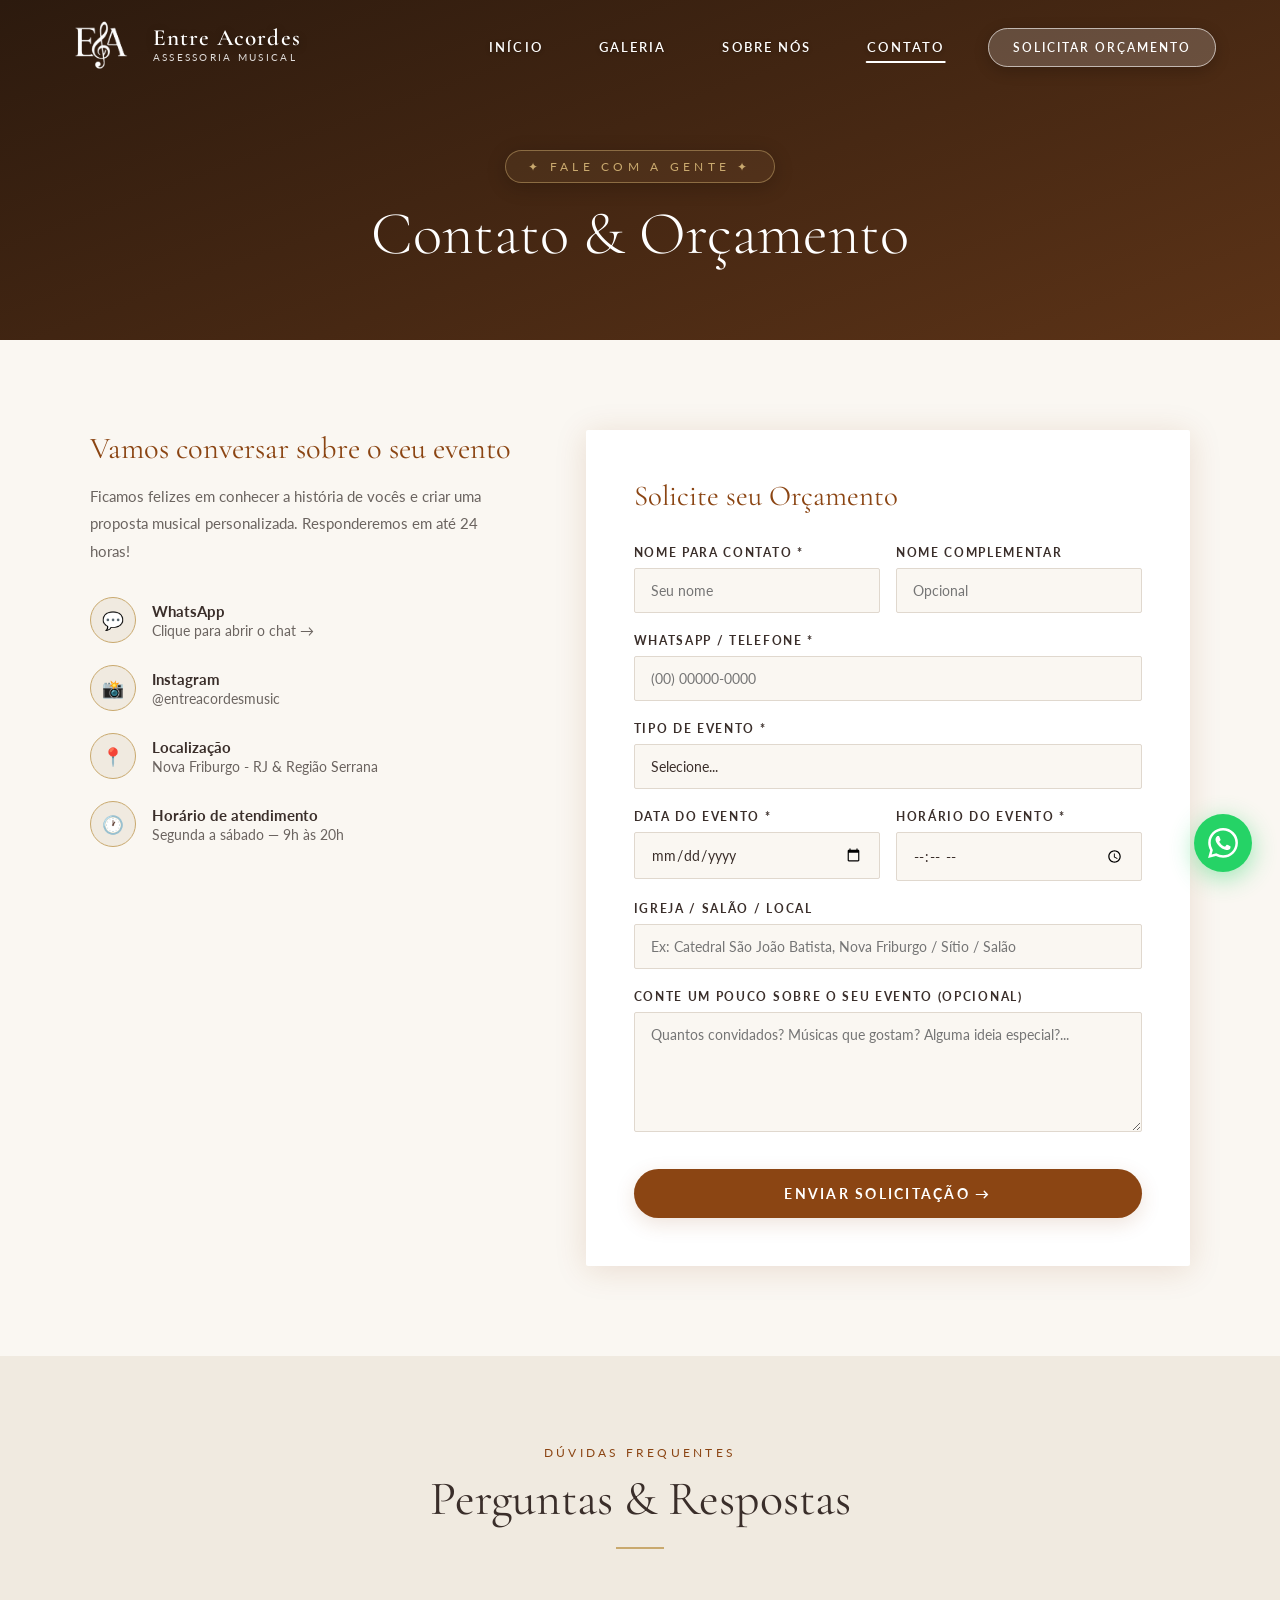
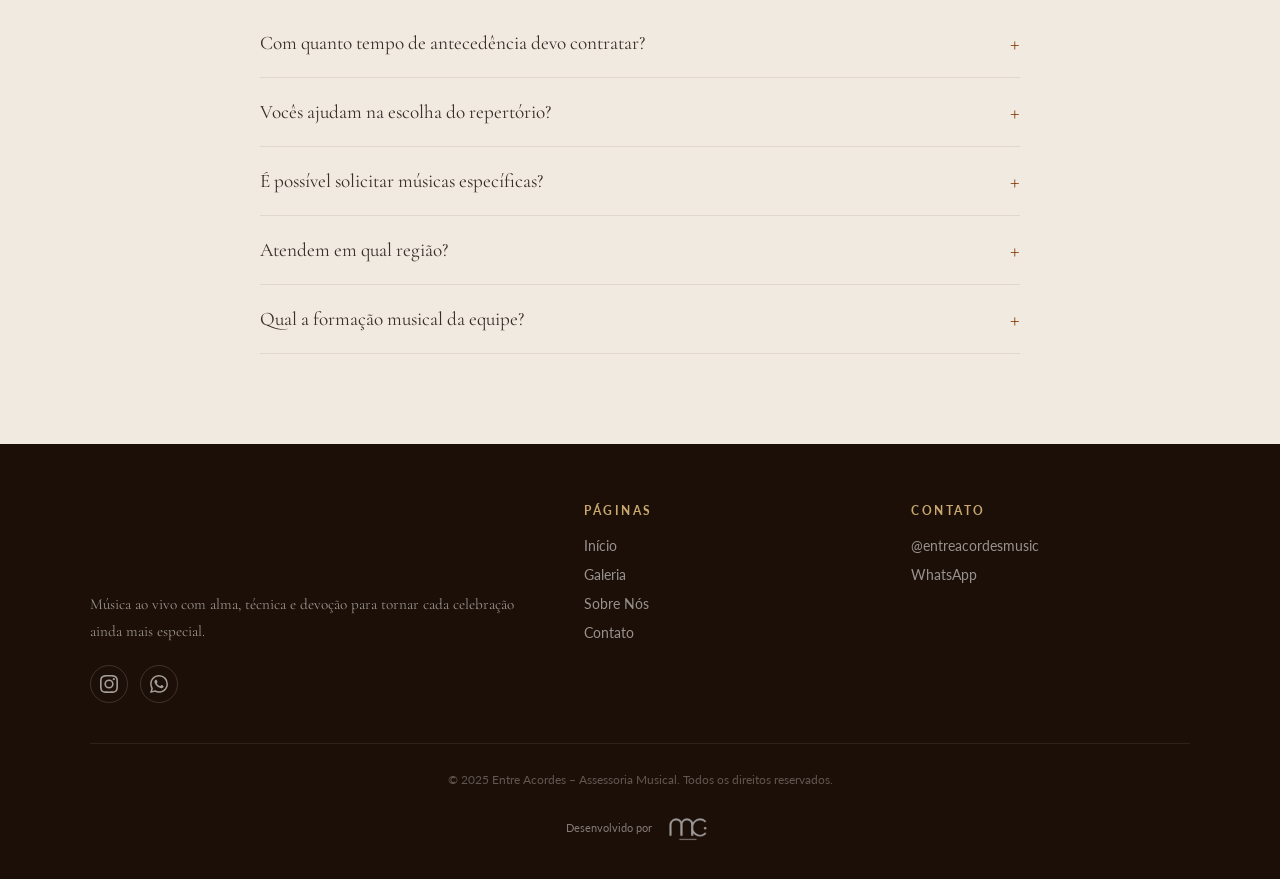
==== contato.html @ 24e85749 "fix: atualizar links de solicitação de orçamento para página de contato" ====
<!DOCTYPE html>
<html lang="pt-BR">
<head>
  <meta charset="UTF-8" />
  <meta name="viewport" content="width=device-width, initial-scale=1.0" />
  <title>Contato & Orçamento – Entre Acordes Assessoria Musical</title>
  <meta name="description" content="Entre em contato com a Entre Acordes para solicitar um orçamento musical para sua cerimônia, celebração ou evento." />
  <link rel="stylesheet" href="style.css" />
  <link rel="icon" href="images/logo-symbol.png" />
</head>
<body>

<!-- ══ NAVBAR ══ -->
<nav id="navbar">
  <a class="nav-logo" href="index.html">
    <img src="images/logo-branca.png" alt="Entre Acordes logo" class="logo-light" />
    <img src="images/logo-oficial.png" alt="Entre Acordes logo" class="logo-dark" />
    <div class="nav-logo-text">
      <span class="nome">Entre Acordes</span>
      <span class="sub">Assessoria Musical</span>
    </div>
  </a>

  <button class="hamburger" id="hamburger" aria-label="Menu">
    <span></span><span></span><span></span>
  </button>

  <ul class="nav-links" id="nav-links">
    <li><a href="index.html">Início</a></li>
    <li><a href="index.html#galeria">Galeria</a></li>
    <li><a href="sobre.html">Sobre Nós</a></li>
    <li><a href="contato.html">Contato</a></li>
    <li><a href="contato.html" target="_blank" class="btn-orcamento">Solicitar Orçamento</a></li>
  </ul>
</nav>

<!-- ══ PAGE HERO ══ -->
<div class="page-hero">
  <span class="hero-tag">✦ Fale com a gente ✦</span>
  <h1>Contato & Orçamento</h1>
</div>

<!-- ══ CONTATO PRINCIPAL ══ -->
<section>
  <div class="contato-wrapper">

    <!-- Informações de contato -->
    <div class="contato-info">
      <h3>Vamos conversar sobre o seu evento</h3>
      <p>
        Ficamos felizes em conhecer a história de vocês e criar uma proposta musical personalizada. Responderemos em até 24 horas!
      </p>

      <div class="contato-item">
        <div class="contato-icon">💬</div>
        <div class="contato-item-text">
          <strong>WhatsApp</strong>
          <a href="https://wa.me/5500000000000?text=Ol%C3%A1!%20Gostaria%20de%20solicitar%20um%20or%C3%A7amento%20para%20uma%20celebra%C3%A7%C3%A3o%20ou%20evento." target="_blank">
            Clique para abrir o chat →
          </a>
        </div>
      </div>

      <div class="contato-item">
        <div class="contato-icon">📸</div>
        <div class="contato-item-text">
          <strong>Instagram</strong>
          <a href="https://www.instagram.com/entreacordesmusic" target="_blank">
            @entreacordesmusic
          </a>
        </div>
      </div>

      <div class="contato-item">
        <div class="contato-icon">📍</div>
        <div class="contato-item-text">
          <strong>Localização</strong>
          <span>Nova Friburgo - RJ & Região Serrana</span>
        </div>
      </div>

      <div class="contato-item">
        <div class="contato-icon">🕐</div>
        <div class="contato-item-text">
          <strong>Horário de atendimento</strong>
          <span>Segunda a sábado — 9h às 20h</span>
        </div>
      </div>

      <!-- Atalho rápido WPP -->
      <!-- <div style="margin-top:36px;">
        <p style="font-size:0.85rem;color:var(--cinza);margin-bottom:14px;letter-spacing:0.04em;">
          Prefere resposta mais rápida? Fale direto pelo WhatsApp:
        </p>
        <a href="https://wa.me/5500000000000?text=Olá!%20Gostaria%20de%20solicitar%20um%20orçamento%20para%20o%20meu%20evento." target="_blank" class="btn-wpp" style="display:inline-flex;align-items:center;gap:8px;padding:14px 28px;text-decoration:none;border-radius:2px;font-size:0.82rem;letter-spacing:0.12em;text-transform:uppercase;font-weight:700;font-family:'Lato',sans-serif;background:#25D366;color:#fff;transition:all 0.3s;">
          <svg xmlns="http://www.w3.org/2000/svg" viewBox="0 0 24 24" fill="white" width="18" height="18">
            <path d="M17.472 14.382c-.297-.149-1.758-.867-2.03-.967-.273-.099-.471-.148-.67.15-.197.297-.767.966-.94 1.164-.173.199-.347.223-.644.075-.297-.15-1.255-.463-2.39-1.475-.883-.788-1.48-1.761-1.653-2.059-.173-.297-.018-.458.13-.606.134-.133.298-.347.446-.52.149-.174.198-.298.298-.497.099-.198.05-.371-.025-.52-.075-.149-.669-1.612-.916-2.207-.242-.579-.487-.5-.669-.51-.173-.008-.371-.01-.57-.01-.198 0-.52.074-.792.372-.272.297-1.04 1.016-1.04 2.479 0 1.462 1.065 2.875 1.213 3.074.149.198 2.096 3.2 5.077 4.487.709.306 1.262.489 1.694.625.712.227 1.36.195 1.871.118.571-.085 1.758-.719 2.006-1.413.248-.694.248-1.289.173-1.413-.074-.124-.272-.198-.57-.347m-5.421 7.403h-.004a9.87 9.87 0 01-5.031-1.378l-.361-.214-3.741.982.998-3.648-.235-.374a9.86 9.86 0 01-1.51-5.26c.001-5.45 4.436-9.884 9.888-9.884 2.64 0 5.122 1.03 6.988 2.898a9.825 9.825 0 012.893 6.994c-.003 5.45-4.437 9.884-9.885 9.884m8.413-18.297A11.815 11.815 0 0012.05 0C5.495 0 .16 5.335.157 11.892c0 2.096.547 4.142 1.588 5.945L.057 24l6.305-1.654a11.882 11.882 0 005.683 1.448h.005c6.554 0 11.89-5.335 11.893-11.893a11.821 11.821 0 00-3.48-8.413Z"/>
          </svg>
          Falar pelo WhatsApp
        </a>
      </div> -->
    </div>

    <!-- Formulário de contato -->
    <div class="form-card">
      <h3>Solicite seu Orçamento</h3>

      <form id="contato-form" novalidate>
        <div class="form-row">
          <div class="form-group">
            <label for="nome-noivo">Nome para contato *</label>
            <input type="text" id="nome-noivo" name="nome_noivo" placeholder="Seu nome" required />
          </div>
          <div class="form-group">
            <label for="nome-noiva">Nome complementar</label>
            <input type="text" id="nome-noiva" name="nome_noiva" placeholder="Opcional" />
          </div>
        </div>

        <div class="form-group">
          <label for="telefone">WhatsApp / Telefone *</label>
          <input type="tel" id="telefone" name="telefone" placeholder="(00) 00000-0000" required />
        </div>

        <div class="form-group">
          <label for="tipo-evento">Tipo de evento *</label>
          <select id="tipo-evento" name="tipo_evento" required>
            <option value="" disabled selected>Selecione...</option>
            <option value="casamento-catolico">Casamento Católico</option>
            <option value="casamento-civil">Casamento Civil</option>
            <option value="missa-15-anos">Missa de 15 Anos</option>
            <option value="recepcao">Recepção / Festa</option>
            <option value="aniversario">Aniversário / Bodas</option>
            <option value="outro">Outro evento</option>
          </select>
        </div>

        <div class="form-row">
          <div class="form-group">
            <label for="data-evento">Data do evento *</label>
            <input type="date" id="data-evento" name="data_evento" required />
          </div>
          <div class="form-group">
            <label for="horario-evento">Horário do evento *</label>
            <input type="time" id="horario-evento" name="horario_evento" required />
          </div>
        </div>

        <div class="form-group">
          <label for="local">Igreja / Salão / Local</label>
          <input type="text" id="local" name="local" placeholder="Ex: Catedral São João Batista, Nova Friburgo / Sítio / Salão" />
        </div>

        <div class="form-group">
          <label for="mensagem">Conte um pouco sobre o seu evento (opcional)</label>
          <textarea id="mensagem" name="mensagem" placeholder="Quantos convidados? Músicas que gostam? Alguma ideia especial?..."></textarea>
        </div>

        <button type="submit" class="btn btn-primary form-submit">
          Enviar Solicitação →
        </button>
      </form>

      <!-- Mensagem de sucesso -->
      <div class="form-success" id="form-success">
        <div class="icon">🎶</div>
        <h4>Mensagem enviada!</h4>
        <p>Recebemos seu contato e retornaremos em breve pelo WhatsApp ou e-mail. Que alegria conhecer a história de vocês!</p>
      </div>
    </div>

  </div>
</section>

<!-- ══ FAQ ══ -->
<section style="background:var(--creme);">
  <div class="section-header">
    <span class="section-tag">Dúvidas frequentes</span>
    <h2>Perguntas & Respostas</h2>
    <div class="divider"></div>
  </div>
  <div style="max-width:760px;margin:0 auto;">
    <div class="faq-item">
      <button class="faq-pergunta" aria-expanded="false">
        Com quanto tempo de antecedência devo contratar?
        <span class="faq-icon">+</span>
      </button>
      <div class="faq-resposta">
        <p>Recomendamos contato com pelo menos 3 a 6 meses de antecedência para garantir a disponibilidade na data do seu evento. Porém, sempre que possível, tentamos atender pedidos de última hora.</p>
      </div>
    </div>

    <div class="faq-item">
      <button class="faq-pergunta" aria-expanded="false">
        Vocês ajudam na escolha do repertório?
        <span class="faq-icon">+</span>
      </button>
      <div class="faq-resposta">
        <p>Sim! Esse é um dos nossos serviços mais importantes. Ajudamos a escolher cada música de acordo com o formato da celebração, o repertório desejado e o significado de cada momento, sempre respeitando a liturgia quando necessário.</p>
      </div>
    </div>

    <div class="faq-item">
      <button class="faq-pergunta" aria-expanded="false">
        É possível solicitar músicas específicas?
        <span class="faq-icon">+</span>
      </button>
      <div class="faq-resposta">
        <p>Com certeza! Trabalhamos para tornar o repertório o mais personalizado possível. Se houver alguma música especial para o casal, faremos o possível para incluí-la no roteiro.</p>
      </div>
    </div>

    <div class="faq-item">
      <button class="faq-pergunta" aria-expanded="false">
        Atendem em qual região?
        <span class="faq-icon">+</span>
      </button>
      <div class="faq-resposta">
        <p>Atendemos na nossa região e arredores. Para eventos em outras cidades, consulte-nos para verificar disponibilidade e condições especiais.</p>
      </div>
    </div>

    <div class="faq-item">
      <button class="faq-pergunta" aria-expanded="false">
        Qual a formação musical da equipe?
        <span class="faq-icon">+</span>
      </button>
      <div class="faq-resposta">
        <p>Nossa equipe reúne três musicistas: voz, violão e teclado. Trabalhamos em conjunto para oferecer uma sonoridade completa, sensível e envolvente.</p>
      </div>
    </div>
  </div>
</section>

<!-- ══ FOOTER ══ -->
<footer>
  <div class="footer-inner">
    <div class="footer-brand">
      <img src="images/logo-oficial.png" alt="Entre Acordes" style="height:70px; mix-blend-mode: multiply;" />
      <p>Música ao vivo com alma, técnica e devoção para tornar cada celebração ainda mais especial.</p>
      <div class="footer-social" style="margin-top:20px;">
        <a href="https://www.instagram.com/entreacordesmusic" target="_blank" title="Instagram">
          <svg xmlns="http://www.w3.org/2000/svg" width="18" height="18" viewBox="0 0 24 24" fill="currentColor">
            <path d="M12 2.163c3.204 0 3.584.012 4.85.07 3.252.148 4.771 1.691 4.919 4.919.058 1.265.069 1.645.069 4.849 0 3.205-.012 3.584-.069 4.849-.149 3.225-1.664 4.771-4.919 4.919-1.266.058-1.644.07-4.85.07-3.204 0-3.584-.012-4.849-.07-3.26-.149-4.771-1.699-4.919-4.92-.058-1.265-.07-1.644-.07-4.849 0-3.204.013-3.583.07-4.849.149-3.227 1.664-4.771 4.919-4.919 1.266-.057 1.645-.069 4.849-.069zM12 0C8.741 0 8.333.014 7.053.072 2.695.272.273 2.69.073 7.052.014 8.333 0 8.741 0 12c0 3.259.014 3.668.072 4.948.2 4.358 2.618 6.78 6.98 6.98C8.333 23.986 8.741 24 12 24c3.259 0 3.668-.014 4.948-.072 4.354-.2 6.782-2.618 6.979-6.98.059-1.28.073-1.689.073-4.948 0-3.259-.014-3.667-.072-4.947-.196-4.354-2.617-6.78-6.979-6.98C15.668.014 15.259 0 12 0zm0 5.838a6.162 6.162 0 100 12.324 6.162 6.162 0 000-12.324zM12 16a4 4 0 110-8 4 4 0 010 8zm6.406-11.845a1.44 1.44 0 100 2.881 1.44 1.44 0 000-2.881z"/>
          </svg>
        </a>
        <a href="https://wa.me/5500000000000?text=Ol%C3%A1!%20Gostaria%20de%20conhecer%20os%20servi%C3%A7os%20musicais%20da%20Entre%20Acordes." target="_blank" title="WhatsApp">
          <svg xmlns="http://www.w3.org/2000/svg" width="18" height="18" viewBox="0 0 24 24" fill="currentColor">
            <path d="M17.472 14.382c-.297-.149-1.758-.867-2.03-.967-.273-.099-.471-.148-.67.15-.197.297-.767.966-.94 1.164-.173.199-.347.223-.644.075-.297-.15-1.255-.463-2.39-1.475-.883-.788-1.48-1.761-1.653-2.059-.173-.297-.018-.458.13-.606.134-.133.298-.347.446-.52.149-.174.198-.298.298-.497.099-.198.05-.371-.025-.52-.075-.149-.669-1.612-.916-2.207-.242-.579-.487-.5-.669-.51-.173-.008-.371-.01-.57-.01-.198 0-.52.074-.792.372-.272.297-1.04 1.016-1.04 2.479 0 1.462 1.065 2.875 1.213 3.074.149.198 2.096 3.2 5.077 4.487.709.306 1.262.489 1.694.625.712.227 1.36.195 1.871.118.571-.085 1.758-.719 2.006-1.413.248-.694.248-1.289.173-1.413-.074-.124-.272-.198-.57-.347m-5.421 7.403h-.004a9.87 9.87 0 01-5.031-1.378l-.361-.214-3.741.982.998-3.648-.235-.374a9.86 9.86 0 01-1.51-5.26c.001-5.45 4.436-9.884 9.888-9.884 2.64 0 5.122 1.03 6.988 2.898a9.825 9.825 0 012.893 6.994c-.003 5.45-4.437 9.884-9.885 9.884m8.413-18.297A11.815 11.815 0 0012.05 0C5.495 0 .16 5.335.157 11.892c0 2.096.547 4.142 1.588 5.945L.057 24l6.305-1.654a11.882 11.882 0 005.683 1.448h.005c6.554 0 11.89-5.335 11.893-11.893a11.821 11.821 0 00-3.48-8.413Z"/>
          </svg>
        </a>
      </div>
    </div>
    <div class="footer-col">
      <h4>Páginas</h4>
      <ul>
        <li><a href="index.html">Início</a></li>
        <li><a href="index.html#galeria">Galeria</a></li>
        <li><a href="sobre.html">Sobre Nós</a></li>
        <li><a href="contato.html">Contato</a></li>
      </ul>
    </div>
    <div class="footer-col">
      <h4>Contato</h4>
      <ul>
        <li><a href="https://www.instagram.com/entreacordesmusic" target="_blank">@entreacordesmusic</a></li>
        <li><a href="https://wa.me/5500000000000?text=Ol%C3%A1!%20Gostaria%20de%20conhecer%20os%20servi%C3%A7os%20musicais%20da%20Entre%20Acordes.">WhatsApp</a></li>
      </ul>
    </div>
  </div>
  <div class="footer-bottom">
    <p>© 2025 Entre Acordes – Assessoria Musical. Todos os direitos reservados.</p>
    <a class="developer-credit" href="https://mariaclaramonteiro.com.br/" target="_blank" rel="noopener noreferrer" aria-label="Desenvolvido por Maria Clara Monteiro">
      <span>Desenvolvido por</span>
      <img src="images/desenvolvido-por-mc.png" alt="Maria Clara Monteiro" />
    </a>
  </div>
</footer>

<!-- ══ BOTÃO WPP FLUTUANTE ══ -->
<a href="https://wa.me/5500000000000?text=Ol%C3%A1!%20Gostaria%20de%20solicitar%20um%20or%C3%A7amento%20para%20uma%20celebra%C3%A7%C3%A3o%20ou%20evento." target="_blank" class="wpp-float" title="Falar pelo WhatsApp">
  <svg xmlns="http://www.w3.org/2000/svg" viewBox="0 0 24 24">
    <path d="M17.472 14.382c-.297-.149-1.758-.867-2.03-.967-.273-.099-.471-.148-.67.15-.197.297-.767.966-.94 1.164-.173.199-.347.223-.644.075-.297-.15-1.255-.463-2.39-1.475-.883-.788-1.48-1.761-1.653-2.059-.173-.297-.018-.458.13-.606.134-.133.298-.347.446-.52.149-.174.198-.298.298-.497.099-.198.05-.371-.025-.52-.075-.149-.669-1.612-.916-2.207-.242-.579-.487-.5-.669-.51-.173-.008-.371-.01-.57-.01-.198 0-.52.074-.792.372-.272.297-1.04 1.016-1.04 2.479 0 1.462 1.065 2.875 1.213 3.074.149.198 2.096 3.2 5.077 4.487.709.306 1.262.489 1.694.625.712.227 1.36.195 1.871.118.571-.085 1.758-.719 2.006-1.413.248-.694.248-1.289.173-1.413-.074-.124-.272-.198-.57-.347m-5.421 7.403h-.004a9.87 9.87 0 01-5.031-1.378l-.361-.214-3.741.982.998-3.648-.235-.374a9.86 9.86 0 01-1.51-5.26c.001-5.45 4.436-9.884 9.888-9.884 2.64 0 5.122 1.03 6.988 2.898a9.825 9.825 0 012.893 6.994c-.003 5.45-4.437 9.884-9.885 9.884m8.413-18.297A11.815 11.815 0 0012.05 0C5.495 0 .16 5.335.157 11.892c0 2.096.547 4.142 1.588 5.945L.057 24l6.305-1.654a11.882 11.882 0 005.683 1.448h.005c6.554 0 11.89-5.335 11.893-11.893a11.821 11.821 0 00-3.48-8.413Z"/>
  </svg>
</a>

<script src="main.js"></script>
</body>
</html>
---- style.css ----
/* =============================================
   ENTRE ACORDES - Assessoria Musical
   Paleta: Cobre #8B5A2B | Marfim #FAF7F2 | Dourado #C9A96E
   ============================================= */

@import url('https://fonts.googleapis.com/css2?family=Cormorant+Garamond:ital,wght@0,300;0,400;0,600;0,700;1,300;1,400;1,600&family=Lato:wght@300;400;700&display=swap');
@import url('https://fonts.googleapis.com/css2?family=Dynalight&display=swap');
@import url('https://fonts.googleapis.com/css2?family=Dynalight&family=Luxurious+Script&display=swap');

:root {
  --cobre:       #8B4513;
  --cobre-dark:  #6B3410;
  --cobre-light: #A0522D;
  --dourado:     #C9A96E;
  --marfim:      #FAF7F2;
  --creme:       #F0EAE0;
  --cinza:       #6B6460;
  --branco:      #FFFFFF;
  --texto:       #3A2E2A;
  --sombra:      rgba(139,69,19,0.15);
}

/* ── PÁGINA DE LINKS PARA REDES SOCIAIS ── */
.links-page {
  min-height: 100vh;
  background:
    radial-gradient(circle at 50% -10%, rgba(201, 169, 110, 0.28), transparent 38%),
    linear-gradient(160deg, #fbf8f3 0%, #f0e6d9 100%);
}

.links-main {
  width: calc(100% - 32px);
  max-width: 520px;
  min-height: 100vh;
  margin: 0 auto;
  padding: 48px 0 30px;
  display: flex;
  flex-direction: column;
  align-items: center;
}

.links-header {
  text-align: center;
  margin-bottom: 28px;
}

.links-header > a {
  display: inline-block;
  transition: transform 0.3s ease;
}

.links-header > a:hover {
  transform: translateY(-3px);
}

.links-logo {
  display: block;
  width: 94px;
  height: 94px;
  object-fit: contain;
  margin: 0 auto 16px;
  mix-blend-mode: multiply;
}

.links-header h1 {
  color: var(--cobre);
  font-size: 2.15rem;
  line-height: 1;
  letter-spacing: 0.03em;
}

.links-header p {
  color: var(--cinza);
  font-size: 0.72rem;
  text-transform: uppercase;
  letter-spacing: 0.25em;
  margin-top: 8px;
}

.links-location {
  display: block;
  color: var(--texto);
  font-family: 'Cormorant Garamond', serif;
  font-size: 1.1rem;
  font-style: italic;
  margin-top: 16px;
}

.links-list {
  width: 100%;
  display: grid;
  gap: 13px;
}

.link-card {
  min-height: 62px;
  display: grid;
  grid-template-columns: 30px 1fr 24px;
  align-items: center;
  gap: 12px;
  padding: 14px 20px;
  border: 1px solid rgba(139, 69, 19, 0.18);
  border-radius: 5px;
  background: rgba(255, 255, 255, 0.74);
  color: var(--texto);
  box-shadow: 0 8px 22px rgba(80, 40, 15, 0.07);
  text-decoration: none;
  font-size: 0.82rem;
  font-weight: 700;
  letter-spacing: 0.05em;
  transition: transform 0.3s ease, box-shadow 0.3s ease, background 0.3s ease;
}

.link-card:hover,
.link-card:focus-visible {
  transform: translateY(-3px);
  background: var(--branco);
  box-shadow: 0 12px 28px rgba(80, 40, 15, 0.14);
}

.link-card:focus-visible {
  outline: 2px solid var(--dourado);
  outline-offset: 3px;
}

.link-card-primary {
  background: linear-gradient(135deg, var(--cobre) 0%, var(--cobre-light) 100%);
  border-color: transparent;
  color: var(--branco);
}

.link-card-primary:hover,
.link-card-primary:focus-visible {
  background: linear-gradient(135deg, var(--cobre-dark) 0%, var(--cobre) 100%);
}

.link-card-icon {
  width: 30px;
  color: var(--cobre);
  font-family: 'Cormorant Garamond', serif;
  font-size: 1.55rem;
  font-weight: 600;
  line-height: 1;
  text-align: center;
}

.link-card-primary .link-card-icon {
  color: var(--dourado);
}

.link-card-arrow {
  color: var(--dourado);
  font-size: 1.2rem;
  font-weight: 400;
  text-align: right;
}

.links-footer {
  display: flex;
  flex-direction: column;
  align-items: center;
  gap: 6px;
  margin-top: auto;
  padding-top: 38px;
  color: var(--cinza);
  font-size: 0.7rem;
  letter-spacing: 0.06em;
  text-align: center;
}

.links-footer a {
  color: var(--cobre);
  font-weight: 700;
  text-decoration: none;
}

.links-footer a:hover {
  text-decoration: underline;
}

@media (max-width: 480px) {
  .links-main {
    padding-top: 32px;
  }

  .links-header {
    margin-bottom: 22px;
  }

  .links-logo {
    width: 82px;
    height: 82px;
    margin-bottom: 13px;
  }

  .links-header h1 {
    font-size: 1.95rem;
  }

  .link-card {
    min-height: 58px;
    padding: 12px 15px;
    font-size: 0.76rem;
  }
}

* { margin: 0; padding: 0; box-sizing: border-box; }

html { scroll-behavior: smooth; }

body {
  font-family: 'Lato', sans-serif;
  background-color: var(--marfim);
  color: var(--texto);
  overflow-x: hidden;
}

/* ── TIPOGRAFIA ── */
h1, h2, h3 {
  font-family: 'Cormorant Garamond', serif;
  font-weight: 400;
}

/* ── NAVBAR DINÂMICA: TRANSPARENTE NO TOPO / BEGE SÓLIDO NO SCROLL ── */
nav {
  position: fixed;
  top: 0; left: 0; right: 0;
  z-index: 1000;
  display: flex;
  align-items: center;
  justify-content: space-between;
  padding: 0 5%;
  height: 90px;
  background: transparent;
  border-bottom: none;
  transition: all 0.4s cubic-bezier(0.16, 1, 0.3, 1);
}

/* Estado com scroll: Bege estruturado totalmente sólido */
nav.scrolled {
  height: 74px;
  background: #F4EFE6 !important; /* Bege estruturado sólido */
  box-shadow: 0 6px 25px rgba(80, 40, 15, 0.12);
  border-bottom: none;
}

.nav-logo {
  display: flex;
  align-items: center;
  gap: 14px;
  text-decoration: none;
  transition: transform 0.3s ease;
}

.nav-logo:hover {
  transform: scale(1.03);
}

.nav-logo img {
  height: 52px;
  width: auto;
  transition: height 0.3s ease;
  object-fit: contain;
}

/* Alternância suave entre logo branca e logo escura */
.nav-logo .logo-light {
  display: block;
  border-radius: 4px;
}

.nav-logo .logo-dark {
  display: none;
}

nav.scrolled .nav-logo .logo-light {
  display: none;
}

nav.scrolled .nav-logo .logo-dark {
  display: block;
  mix-blend-mode: multiply;
}

nav.scrolled .nav-logo img {
  height: 44px;
}

.nav-logo-text {
  display: flex;
  flex-direction: column;
  line-height: 1;
}

/* Textos da logo: Brancos no topo transparente */
.nav-logo-text .nome {
  font-family: 'Cormorant Garamond', serif;
  font-size: 1.45rem;
  font-weight: 600;
  color: #FFFFFF;
  letter-spacing: 0.05em;
  transition: color 0.35s ease;
  text-shadow: 0 2px 8px rgba(0,0,0,0.4);
}

.nav-logo-text .sub {
  font-size: 0.65rem;
  text-transform: uppercase;
  letter-spacing: 0.22em;
  color: rgba(255, 255, 255, 0.85);
  margin-top: 2px;
  transition: color 0.35s ease;
}

/* Textos da logo no scroll: Cobre / Marrom */
nav.scrolled .nav-logo-text .nome {
  color: var(--cobre);
  text-shadow: none;
}

nav.scrolled .nav-logo-text .sub {
  color: var(--cinza);
}

.nav-links {
  display: flex;
  gap: 32px;
  list-style: none;
  align-items: center;
}

/* Links do menu: Brancos no topo transparente */
.nav-links a {
  text-decoration: none;
  font-size: 0.82rem;
  text-transform: uppercase;
  letter-spacing: 0.16em;
  color: #FFFFFF;
  font-weight: 600;
  padding: 8px 12px;
  border-radius: 4px;
  transition: all 0.35s ease;
  position: relative;
  text-shadow: 0 1px 4px rgba(0,0,0,0.3);
}

.nav-links a::after {
  content: '';
  position: absolute;
  bottom: 0px; 
  left: 50%;
  transform: translateX(-50%);
  width: 0; 
  height: 2px;
  background: #FFFFFF;
  transition: width 0.35s cubic-bezier(0.16, 1, 0.3, 1);
  border-radius: 2px;
}

.nav-links a:hover {
  color: #FFEAD0;
  background: rgba(255, 255, 255, 0.12);
}

.nav-links a:hover::after,
.nav-links a.active::after {
  width: 80%;
}

/* Links do menu no scroll: Cor escura/cobre com sublinhado dourado */
nav.scrolled .nav-links a {
  color: var(--texto);
  font-weight: 500;
  text-shadow: none;
}

nav.scrolled .nav-links a::after {
  background: linear-gradient(90deg, var(--cobre), var(--dourado));
}

nav.scrolled .nav-links a:hover {
  color: var(--cobre);
  background: rgba(139, 69, 19, 0.05);
}

/* Botão de orçamento no topo transparente: Dourado elegante */
.btn-orcamento {
  background: rgba(255, 255, 255, 0.18) !important;
  color: #FFFFFF !important;
  padding: 11px 24px !important;
  border-radius: 50px !important;
  font-size: 0.78rem !important;
  letter-spacing: 0.16em;
  font-weight: 700;
  border: 1.5px solid rgba(255, 255, 255, 0.6) !important;
  backdrop-filter: blur(8px);
  box-shadow: 0 4px 15px rgba(0, 0, 0, 0.2);
  transition: all 0.35s cubic-bezier(0.16, 1, 0.3, 1) !important;
  text-shadow: none !important;
}

.btn-orcamento:hover {
  background: #FFFFFF !important;
  color: var(--cobre-dark) !important;
  border-color: #FFFFFF !important;
  transform: translateY(-2px) scale(1.03) !important;
  box-shadow: 0 8px 25px rgba(0, 0, 0, 0.3) !important;
}

/* Botão de orçamento no scroll: Cobre sólido clássico */
nav.scrolled .btn-orcamento {
  background: linear-gradient(135deg, var(--cobre) 0%, var(--cobre-light) 100%) !important;
  color: #FFFFFF !important;
  border: none !important;
  box-shadow: 0 4px 15px rgba(139, 69, 19, 0.25);
}

nav.scrolled .btn-orcamento:hover {
  background: linear-gradient(135deg, var(--cobre-dark) 0%, var(--cobre) 100%) !important;
  color: #FFFFFF !important;
  box-shadow: 0 8px 24px rgba(139, 69, 19, 0.4) !important;
}

/* Mobile menu (hamburger) */
.hamburger {
  display: none;
  flex-direction: column;
  gap: 6px;
  cursor: pointer;
  background: none;
  border: none;
  padding: 6px;
  z-index: 1002;
}

.hamburger span {
  display: block;
  width: 28px;
  height: 2.5px;
  background: #FFFFFF;
  border-radius: 2px;
  transition: all 0.35s ease;
}

nav.scrolled .hamburger span {
  background: var(--cobre);
}

/* ── BOTÕES GERAIS ARREDONDADOS ── */
.btn {
  display: inline-block;
  padding: 14px 36px;
  font-size: 0.82rem;
  text-transform: uppercase;
  letter-spacing: 0.18em;
  text-decoration: none;
  border-radius: 50px;
  transition: all 0.3s;
  font-family: 'Lato', sans-serif;
  cursor: pointer;
  border: none;
  box-shadow: 0 4px 15px rgba(0, 0, 0, 0.08);
}

.btn-primary {
  background: var(--cobre);
  color: var(--branco);
}

.btn-primary:hover {
  background: var(--cobre-dark);
  transform: translateY(-2px);
  box-shadow: 0 8px 24px var(--sombra);
}

.btn-outline {
  background: transparent;
  color: var(--cobre);
  border: 1.5px solid var(--cobre);
  border-radius: 50px;
}

.btn-outline:hover {
  background: var(--cobre);
  color: var(--branco);
  transform: translateY(-2px);
}

/* ── SEÇÕES ── */
section { padding: 90px 5%; }

.section-header {
  text-align: center;
  margin-bottom: 60px;
}

.section-tag {
  display: block;
  font-size: 0.72rem;
  text-transform: uppercase;
  letter-spacing: 0.28em;
  color: var(--cobre);
  margin-bottom: 12px;
}

.section-header h2 {
  font-size: clamp(2rem, 4vw, 3rem);
  color: var(--texto);
  line-height: 1.2;
}

.divider {
  width: 48px;
  height: 2px;
  background: var(--dourado);
  margin: 18px auto 0;
}

/* ── HERO (index) ── */
.hero {
  position: relative;
  min-height: 100vh;
  display: flex;
  align-items: center;
  justify-content: center;
  text-align: center;
  overflow: hidden;
  background: radial-gradient(circle at 50% 30%, #4D260D 0%, #2A1407 60%, #150903 100%);
  padding-top: 80px;
}

.hero-overlay {
  position: absolute;
  inset: 0;
  background: url("data:image/svg+xml,%3Csvg width='60' height='60' viewBox='0 0 60 60' xmlns='http://www.w3.org/2000/svg'%3E%3Cg fill='none' fill-rule='evenodd'%3E%3Cg fill='%23C9A96E' fill-opacity='0.04'%3E%3Cpath d='M36 34v-4h-2v4h-4v2h4v4h2v-4h4v-2h-4zm0-30V0h-2v4h-4v2h4v4h2V6h4V4h-4zM6 34v-4H4v4H0v2h4v4h2v-4h4v-2H6zM6 4V0H4v4H0v2h4v4h2V6h4V4H6z'/%3E%3C/g%3E%3C/g%3E%3C/svg%3E");
}

.hero-content {
  position: relative;
  z-index: 1;
  max-width: 860px;
  padding: 0 20px;
}

.hero-tag {
  display: inline-block;
  font-size: 0.76rem;
  text-transform: uppercase;
  letter-spacing: 0.35em;
  color: var(--dourado);
  margin-bottom: 24px;
  padding: 8px 22px;
  background: rgba(201, 169, 110, 0.08);
  border: 1px solid rgba(201,169,110,0.5);
  border-radius: 50px;
  box-shadow: 0 4px 20px rgba(0, 0, 0, 0.2);
}

.hero h1 {
  font-family: 'Cormorant Garamond', serif;
  font-size: clamp(3.2rem, 8vw, 6rem);
  font-weight: 600; /* Peso marcante e imponente */
  color: #FFFFFF;
  line-height: 1.1;
  letter-spacing: 0.02em;
  margin-bottom: 20px;
  text-shadow: 0 4px 20px rgba(0, 0, 0, 0.5);
}

.hero h1 em {
  display: inline-block;
  font-family: 'Cormorant Garamond', serif;
  font-style: italic;
  font-weight: 400; /* Mais leve, sutil e gracioso */
  color: var(--dourado); /* Dourado nobre (#C9A96E) sólido, natural e fosco */
  letter-spacing: 0.03em;
  background: none;
  -webkit-text-fill-color: initial;
  filter: none;
  text-shadow: none;
}

.hero-script {
  font-family: 'Dynalight', cursive;
  display: inline-block;
  font-size: 1.05em;
  font-weight: 400;
  font-style: normal;
}

.hero-sub {
  font-size: clamp(1rem, 2.4vw, 1.25rem);
  color: rgba(255,255,255,0.92);
  letter-spacing: 0.05em;
  margin: 20px auto 44px;
  max-width: 680px;
  line-height: 1.8;
  font-weight: 300;
  text-shadow: 0 2px 10px rgba(0,0,0,0.6);
}

.hero-btns {
  display: flex;
  gap: 18px;
  justify-content: center;
  flex-wrap: wrap;
}

/* Botão do Hero Translúcido (Frosted Glass / Refinado) */
.btn-hero-translucido {
  display: inline-block;
  background: rgba(255, 255, 255, 0.12);
  color: #FFFFFF;
  padding: 16px 44px;
  border-radius: 50px;
  font-size: 0.85rem;
  text-transform: uppercase;
  letter-spacing: 0.18em;
  font-weight: 600;
  text-decoration: none;
  border: 1.5px solid rgba(255, 255, 255, 0.55);
  backdrop-filter: blur(10px);
  -webkit-backdrop-filter: blur(10px);
  box-shadow: 0 8px 30px rgba(0, 0, 0, 0.25);
  transition: all 0.35s cubic-bezier(0.16, 1, 0.3, 1);
}

.btn-hero-translucido:hover {
  background: rgba(255, 255, 255, 0.95);
  color: var(--cobre-dark);
  border-color: #FFFFFF;
  transform: translateY(-3px) scale(1.02);
  box-shadow: 0 12px 35px rgba(0, 0, 0, 0.4);
}

.btn-hero-wpp {
  display: inline-flex;
  align-items: center;
  gap: 10px;
  background: #25D366;
  color: var(--branco);
  padding: 15px 34px;
  border-radius: 50px;
  text-decoration: none;
  font-size: 0.82rem;
  letter-spacing: 0.14em;
  text-transform: uppercase;
  font-weight: 700;
  transition: all 0.3s;
  box-shadow: 0 4px 20px rgba(37,211,102,0.35);
}

.btn-hero-wpp:hover {
  background: #1ebe5a;
  transform: translateY(-2px);
  box-shadow: 0 8px 24px rgba(37,211,102,0.3);
}

/* Scroll indicator */
.scroll-indicator {
  position: absolute;
  bottom: 36px;
  left: 50%;
  transform: translateX(-50%);
  display: flex;
  flex-direction: column;
  align-items: center;
  gap: 8px;
  color: rgba(255,255,255,0.4);
  font-size: 0.65rem;
  letter-spacing: 0.2em;
  text-transform: uppercase;
  animation: bounce 2s infinite;
}

.scroll-indicator svg { opacity: 0.5; }

@keyframes bounce {
  0%, 100% { transform: translateX(-50%) translateY(0); }
  50% { transform: translateX(-50%) translateY(8px); }
}

/* ── SERVIÇOS ── */
.servicos { background: var(--creme); }

.servicos-grid {
  display: grid;
  grid-template-columns: repeat(auto-fit, minmax(220px, 1fr));
  gap: 32px;
  max-width: 1000px;
  margin: 0 auto;
}

.servico-card {
  background: var(--branco);
  padding: 42px 32px;
  text-align: center;
  border-radius: 2px;
  border-bottom: 3px solid transparent;
  transition: all 0.3s;
  box-shadow: 0 2px 16px var(--sombra);
}

.servico-card:hover {
  border-bottom-color: var(--cobre);
  transform: translateY(-6px);
  box-shadow: 0 12px 36px var(--sombra);
}

.servico-icon {
  font-size: 2.2rem;
  margin-bottom: 16px;
}

.servico-card h3 {
  font-size: 1.35rem;
  color: var(--cobre);
  margin-bottom: 10px;
}

.servico-card p {
  font-size: 0.9rem;
  color: var(--cinza);
  line-height: 1.7;
}

/* ── CARROSSEL DE GALERIA ── */
.carousel-container {
  position: relative;
  max-width: 1100px;
  margin: 0 auto;
  display: flex;
  align-items: center;
  gap: 16px;
}

.carousel-track-wrapper {
  overflow: hidden;
  width: 100%;
  border-radius: 6px;
  padding: 10px 0;
}

.carousel-track {
  display: flex;
  transition: transform 0.45s cubic-bezier(0.25, 1, 0.5, 1);
  gap: 20px;
}

.carousel-slide {
  flex: 0 0 calc(33.333% - 14px);
  min-width: calc(33.333% - 14px);
  user-select: none;
}

@media (max-width: 900px) {
  .carousel-slide {
    flex: 0 0 calc(50% - 10px);
    min-width: calc(50% - 10px);
  }
}

@media (max-width: 600px) {
  .carousel-slide {
    flex: 0 0 100%;
    min-width: 100%;
  }
}

.carousel-btn {
  background: var(--branco);
  color: var(--cobre);
  border: 1px solid rgba(139, 69, 19, 0.2);
  width: 48px;
  height: 48px;
  border-radius: 50%;
  display: flex;
  align-items: center;
  justify-content: center;
  cursor: pointer;
  box-shadow: 0 4px 14px var(--sombra);
  font-size: 1.1rem;
  transition: all 0.3s ease;
  z-index: 10;
  flex-shrink: 0;
}

.carousel-btn:hover {
  background: var(--cobre);
  color: var(--branco);
  transform: scale(1.08);
}

.carousel-dots {
  display: flex;
  justify-content: center;
  gap: 10px;
  margin-top: 24px;
}

.carousel-dot {
  width: 10px;
  height: 10px;
  border-radius: 50%;
  background: #D8CEBE;
  cursor: pointer;
  transition: all 0.3s ease;
}

.carousel-dot.active {
  background: var(--cobre);
  width: 26px;
  border-radius: 10px;
}

.galeria-item {
  position: relative;
  overflow: hidden;
  border-radius: 6px;
  background: var(--creme);
  cursor: pointer;
  box-shadow: 0 4px 20px rgba(139, 69, 19, 0.08);
  transition: transform 0.35s ease, box-shadow 0.35s ease;
}

.galeria-item:hover {
  transform: translateY(-6px);
  box-shadow: 0 12px 30px rgba(139, 69, 19, 0.18);
}

.galeria-item img,
.galeria-item video {
  width: 100%;
  aspect-ratio: 4/3;
  object-fit: cover;
  display: block;
}

/* Placeholder */
.galeria-placeholder {
  aspect-ratio: 4/3;
  display: flex;
  flex-direction: column;
  align-items: center;
  justify-content: center;
  gap: 12px;
  background: linear-gradient(135deg, #F5EEE4 0%, #E6DBD0 100%);
  color: var(--texto);
  font-size: 0.9rem;
  letter-spacing: 0.06em;
  font-weight: 600;
  padding: 20px;
  text-align: center;
}

.galeria-placeholder .icon {
  font-size: 2.8rem;
  filter: drop-shadow(0 2px 4px rgba(0,0,0,0.1));
}

/* Overlay galeria */
.galeria-overlay {
  position: absolute;
  inset: 0;
  background: linear-gradient(to top, rgba(44, 26, 14, 0.75), transparent 70%);
  display: flex;
  align-items: flex-end;
  padding: 22px;
  opacity: 0;
  transition: opacity 0.35s ease;
}

.galeria-item:hover .galeria-overlay {
  opacity: 1;
}

.galeria-overlay span {
  color: var(--branco);
  font-size: 0.82rem;
  letter-spacing: 0.14em;
  text-transform: uppercase;
  font-weight: 700;
  transform: translateY(8px);
  transition: transform 0.3s ease;
}

.galeria-item:hover .galeria-overlay span {
  transform: translateY(0);
}

/* ── MODAL DE MÍDIA (LIGHTBOX) ── */
.media-modal {
  position: fixed;
  inset: 0;
  z-index: 2000;
  display: flex;
  align-items: center;
  justify-content: center;
  opacity: 0;
  visibility: hidden;
  transition: opacity 0.35s ease, visibility 0.35s ease;
  padding: 20px;
}

.media-modal.open {
  opacity: 1;
  visibility: visible;
}

.modal-backdrop {
  position: absolute;
  inset: 0;
  background: rgba(28, 15, 7, 0.85);
  backdrop-filter: blur(8px);
}

.modal-container {
  position: relative;
  z-index: 2;
  max-width: 850px;
  width: 100%;
  background: var(--marfim);
  border-radius: 8px;
  overflow: hidden;
  box-shadow: 0 20px 60px rgba(0,0,0,0.4);
  transform: scale(0.92);
  transition: transform 0.35s cubic-bezier(0.16, 1, 0.3, 1);
  display: flex;
  flex-direction: column;
}

.media-modal.open .modal-container {
  transform: scale(1);
}

.modal-close {
  position: absolute;
  top: 14px;
  right: 14px;
  z-index: 5;
  background: rgba(0,0,0,0.5);
  color: #fff;
  border: none;
  width: 36px;
  height: 36px;
  border-radius: 50%;
  font-size: 1.6rem;
  cursor: pointer;
  display: flex;
  align-items: center;
  justify-content: center;
  line-height: 1;
  transition: background 0.25s, transform 0.25s;
}

.modal-close:hover {
  background: var(--cobre);
  transform: rotate(90deg);
}

.modal-content {
  width: 100%;
  min-height: 380px;
  max-height: 75vh;
  background: #150B05;
  display: flex;
  align-items: center;
  justify-content: center;
}

.modal-content img,
.modal-content video {
  max-width: 100%;
  max-height: 75vh;
  object-fit: contain;
}

.modal-caption {
  padding: 16px 24px;
  font-family: 'Cormorant Garamond', serif;
  font-size: 1.25rem;
  color: var(--texto);
  background: var(--marfim);
  border-top: 1px solid rgba(139, 69, 19, 0.1);
  text-align: center;
}

.modal-preview-placeholder {
  display: flex;
  flex-direction: column;
  align-items: center;
  justify-content: center;
  gap: 16px;
  color: #D8CEBE;
  padding: 40px;
  text-align: center;
}

.modal-preview-placeholder .icon {
  font-size: 4rem;
}

.modal-preview-placeholder p {
  font-size: 1.1rem;
  font-family: 'Cormorant Garamond', serif;
}

/* ── DEPOIMENTOS ── */
.depoimentos { background: var(--creme); }

.depo-grid {
  display: grid;
  grid-template-columns: repeat(auto-fit, minmax(280px, 1fr));
  gap: 28px;
  max-width: 1000px;
  margin: 0 auto;
}

.depo-card {
  background: var(--branco);
  padding: 36px 32px;
  border-radius: 2px;
  box-shadow: 0 2px 16px var(--sombra);
  position: relative;
}

.depo-card::before {
  content: '\201C';
  font-family: 'Cormorant Garamond', serif;
  font-size: 5rem;
  color: var(--dourado);
  opacity: 0.3;
  position: absolute;
  top: 10px; left: 20px;
  line-height: 1;
}

.depo-text {
  font-style: italic;
  font-family: 'Cormorant Garamond', serif;
  font-size: 1.1rem;
  line-height: 1.7;
  color: var(--texto);
  margin-bottom: 20px;
  position: relative;
  z-index: 1;
}

.depo-autor {
  display: flex;
  align-items: center;
  gap: 14px;
}

.depo-avatar {
  width: 44px;
  height: 44px;
  border-radius: 50%;
  background: var(--creme);
  border: 2px solid var(--dourado);
  display: flex;
  align-items: center;
  justify-content: center;
  font-size: 1.2rem;
}

.depo-nome {
  font-weight: 700;
  font-size: 0.85rem;
  color: var(--cobre);
}

.depo-evento {
  font-size: 0.75rem;
  color: var(--cinza);
  letter-spacing: 0.06em;
}

.estrelas { color: var(--dourado); font-size: 0.85rem; margin-bottom: 4px; }

/* ── SEÇÃO INSTAGRAM DESTAQUE ── */
.insta-section {
  background: linear-gradient(145deg, #24140B 0%, #3B2011 50%, #2A150A 100%);
  color: #FFFFFF;
  padding: 85px 5%;
  position: relative;
  overflow: hidden;
}

.insta-section::before {
  content: '';
  position: absolute;
  top: -50%;
  right: -20%;
  width: 500px;
  height: 500px;
  background: radial-gradient(circle, rgba(201, 169, 110, 0.12) 0%, transparent 70%);
  border-radius: 50%;
  pointer-events: none;
}

.insta-container {
  max-width: 1100px;
  margin: 0 auto;
  display: grid;
  grid-template-columns: 1.2fr 1fr;
  gap: 50px;
  align-items: center;
}

.insta-container.no-visual {
  display: block;
  max-width: 760px;
  text-align: center;
}

.insta-container.no-visual .insta-actions {
  justify-content: center;
}

.insta-content h2 {
  font-family: 'Cormorant Garamond', serif;
  font-size: clamp(2rem, 4vw, 2.8rem);
  color: #FFFFFF;
  line-height: 1.2;
  margin-bottom: 18px;
}

.insta-content p {
  font-size: 0.98rem;
  color: rgba(255, 255, 255, 0.8);
  line-height: 1.8;
  margin-bottom: 30px;
}

.insta-actions {
  display: flex;
  gap: 16px;
  flex-wrap: wrap;
}

.indica-link {
  color: var(--dourado);
  font-family: 'Cormorant Garamond', serif;
  font-size: 1.15rem;
  font-style: italic;
  text-decoration: none;
  transition: color 0.25s ease, transform 0.25s ease;
}

.indica-link:hover {
  color: var(--branco);
  transform: translateX(3px);
}

.btn-insta {
  display: inline-flex;
  align-items: center;
  gap: 12px;
  background: linear-gradient(45deg, #F58529, #DD2A7B, #8134AF, #515BD4);
  color: #FFFFFF;
  padding: 15px 34px;
  border-radius: 50px;
  text-decoration: none;
  font-size: 0.86rem;
  letter-spacing: 0.12em;
  text-transform: uppercase;
  font-weight: 700;
  transition: all 0.35s ease;
  box-shadow: 0 8px 25px rgba(221, 42, 123, 0.35);
}

.btn-insta:hover {
  transform: translateY(-3px) scale(1.02);
  box-shadow: 0 12px 32px rgba(221, 42, 123, 0.5);
}

/* Card Mockup Visual Instagram */
.insta-visual-card {
  background: rgba(255, 255, 255, 0.05);
  border: 1px solid rgba(255, 255, 255, 0.12);
  backdrop-filter: blur(14px);
  -webkit-backdrop-filter: blur(14px);
  border-radius: 12px;
  padding: 24px;
  box-shadow: 0 16px 40px rgba(0, 0, 0, 0.35);
  max-width: 440px;
  margin: 0 auto;
  width: 100%;
}

.equipe-visual {
  min-height: 0;
  padding: 0;
  background: transparent;
  border: 0;
  box-shadow: none;
}

.equipe-grid {
  width: 100%;
  display: grid;
  grid-template-columns: repeat(3, 1fr);
  gap: 12px;
}

.equipe-member {
  min-width: 0;
  margin: 0;
  position: relative;
  overflow: hidden;
  border-radius: 8px;
}

.equipe-member img {
  display: block;
  width: 100%;
  height: 330px;
  object-fit: cover;
}

.equipe-member:nth-child(1) img {
  object-position: 58% center;
}

.equipe-member:nth-child(2) img {
  object-position: 58% center;
}

.equipe-member:nth-child(3) img {
  object-position: 58% center;
}

.equipe-member figcaption {
  position: absolute;
  right: 0;
  bottom: 0;
  left: 0;
  padding: 28px 10px 12px;
  background: linear-gradient(transparent, rgba(30, 12, 4, 0.88));
  color: var(--branco);
}

.equipe-member figcaption strong,
.equipe-member figcaption span {
  display: block;
}

.equipe-member figcaption strong {
  font-family: 'Cormorant Garamond', serif;
  font-size: 1.15rem;
  font-weight: 600;
}

.equipe-member figcaption span {
  margin-top: 2px;
  color: var(--dourado);
  font-size: 0.62rem;
  letter-spacing: 0.12em;
  text-transform: uppercase;
}

.insta-header {
  display: flex;
  align-items: center;
  gap: 14px;
  margin-bottom: 20px;
  padding-bottom: 16px;
  border-bottom: 1px solid rgba(255, 255, 255, 0.08);
}

.insta-avatar {
  width: 46px;
  height: 46px;
  border-radius: 50%;
  background: var(--marfim);
  display: flex;
  align-items: center;
  justify-content: center;
  padding: 4px;
  border: 2px solid #DD2A7B;
}

.insta-avatar img {
  width: 100%;
  height: auto;
  mix-blend-mode: multiply;
}

.insta-header strong {
  display: block;
  font-size: 0.95rem;
  color: #FFFFFF;
}

.insta-header span {
  font-size: 0.72rem;
  color: rgba(255, 255, 255, 0.6);
  letter-spacing: 0.06em;
}

.insta-feed-grid {
  display: grid;
  grid-template-columns: repeat(2, 1fr);
  gap: 12px;
  margin-bottom: 18px;
}

.insta-tile {
  background: rgba(255, 255, 255, 0.07);
  border: 1px solid rgba(255, 255, 255, 0.1);
  border-radius: 8px;
  aspect-ratio: 1;
  display: flex;
  flex-direction: column;
  align-items: center;
  justify-content: center;
  gap: 8px;
  text-decoration: none;
  transition: all 0.3s ease;
  color: #FFFFFF;
}

.insta-tile:hover {
  background: rgba(255, 255, 255, 0.15);
  transform: translateY(-3px);
  border-color: rgba(201, 169, 110, 0.5);
}

.tile-icon { font-size: 2rem; }
.tile-tag { font-size: 0.72rem; letter-spacing: 0.1em; text-transform: uppercase; color: var(--dourado); font-weight: 600; }

.insta-card-btn {
  display: block;
  text-align: center;
  background: rgba(255, 255, 255, 0.08);
  border: 1px solid rgba(255, 255, 255, 0.15);
  color: #FFFFFF;
  padding: 12px 20px;
  border-radius: 50px;
  text-decoration: none;
  font-size: 0.78rem;
  text-transform: uppercase;
  letter-spacing: 0.12em;
  font-weight: 600;
  transition: all 0.3s ease;
}

.insta-card-btn:hover {
  background: #FFFFFF;
  color: var(--cobre-dark);
}

@media (max-width: 860px) {
  .insta-container {
    grid-template-columns: 1fr;
    text-align: center;
  }
  .insta-actions {
    justify-content: center;
  }
}

/* ── CTA BANNER ── */
.cta-banner {
  background: linear-gradient(135deg, var(--cobre) 0%, var(--cobre-dark) 100%);
  text-align: center;
  padding: 80px 5%;
}

.cta-banner h2 {
  font-size: clamp(2rem, 4vw, 3rem);
  color: var(--branco);
  margin-bottom: 16px;
}

.cta-banner p {
  color: rgba(255,255,255,0.8);
  font-size: 1rem;
  margin-bottom: 36px;
  line-height: 1.7;
}

.cta-btns {
  display: flex;
  gap: 16px;
  justify-content: center;
  flex-wrap: wrap;
}

.btn-wpp {
  display: inline-flex;
  align-items: center;
  gap: 10px;
  background: #25D366;
  color: var(--branco);
  padding: 15px 36px;
  border-radius: 50px;
  text-decoration: none;
  font-size: 0.82rem;
  letter-spacing: 0.14em;
  text-transform: uppercase;
  font-weight: 700;
  transition: all 0.3s;
  box-shadow: 0 4px 18px rgba(37,211,102,0.3);
}

.btn-wpp:hover {
  background: #1ebe5a;
  transform: translateY(-2px);
  box-shadow: 0 8px 25px rgba(37,211,102,0.45);
}

.btn-light {
  background: rgba(255,255,255,0.15);
  color: var(--branco);
  border: 1.5px solid rgba(255,255,255,0.6);
  padding: 15px 36px;
  border-radius: 50px;
  text-decoration: none;
  font-size: 0.82rem;
  letter-spacing: 0.14em;
  text-transform: uppercase;
  transition: all 0.3s;
  font-family: 'Lato', sans-serif;
  font-weight: 600;
}

.btn-light:hover {
  background: rgba(255,255,255,0.22);
  transform: translateY(-2px);
}

/* ── FOOTER ── */
footer {
  background: #1C0F07;
  color: rgba(255,255,255,0.65);
  padding: 60px 5% 30px;
}

.footer-inner {
  max-width: 1100px;
  margin: 0 auto;
  display: grid;
  grid-template-columns: 1.6fr 1fr 1fr;
  gap: 48px;
  padding-bottom: 40px;
  border-bottom: 1px solid rgba(255,255,255,0.08);
}

.footer-brand img { height: 60px; filter: brightness(0) invert(1) opacity(0.85); margin-bottom: 14px; }

.footer-brand p {
  font-family: 'Cormorant Garamond', serif;
  font-size: 0.95rem;
  line-height: 1.8;
  color: rgba(255,255,255,0.55);
}

.footer-col h4 {
  font-size: 0.72rem;
  text-transform: uppercase;
  letter-spacing: 0.22em;
  color: var(--dourado);
  margin-bottom: 18px;
}

.footer-col ul { list-style: none; }

.footer-col ul li { margin-bottom: 10px; }

.footer-col ul li a {
  text-decoration: none;
  color: rgba(255,255,255,0.55);
  font-size: 0.88rem;
  transition: color 0.25s;
}

.footer-col ul li a:hover { color: var(--dourado); }

.footer-social {
  display: flex;
  gap: 12px;
  margin-top: 8px;
}

.footer-social a {
  width: 38px;
  height: 38px;
  border: 1px solid rgba(255,255,255,0.15);
  border-radius: 50%;
  display: flex;
  align-items: center;
  justify-content: center;
  color: rgba(255,255,255,0.6);
  text-decoration: none;
  font-size: 0.9rem;
  transition: all 0.3s;
}

.footer-social a:hover {
  border-color: var(--dourado);
  color: var(--dourado);
}

.footer-bottom {
  text-align: center;
  padding-top: 28px;
  font-size: 0.78rem;
  color: rgba(255,255,255,0.3);
  max-width: 1100px;
  margin: 0 auto;
}

/* ── SOBRE (sobre.html) ── */
.page-hero {
  height: 340px;
  background: linear-gradient(160deg, #2C1A0E 0%, #5C3317 100%);
  display: flex;
  flex-direction: column;
  align-items: center;
  justify-content: center;
  text-align: center;
  padding-top: 80px;
}

.page-hero .hero-tag { margin-bottom: 14px; }

.page-hero h1 {
  font-family: 'Cormorant Garamond', serif;
  font-size: clamp(2.2rem, 5vw, 3.8rem);
  color: var(--branco);
  font-weight: 300;
}

/* ── ENTRE ACORDES INDICA ── */
.indica-page {
  background: var(--marfim);
}

.indica-intro {
  max-width: 720px;
  margin: 0 auto;
  text-align: center;
}

.indica-intro p {
  max-width: 620px;
  margin: 0 auto;
  color: var(--cinza);
  line-height: 1.8;
}

.indica-grid {
  max-width: 1080px;
  margin: 44px auto 0;
  display: grid;
  grid-template-columns: repeat(3, 1fr);
  gap: 24px;
}

.indica-card {
  display: flex;
  flex-direction: column;
  min-height: 100%;
  padding: 28px 24px;
  background: var(--branco);
  border-top: 3px solid var(--dourado);
  box-shadow: 0 8px 26px var(--sombra);
}

.indica-card-icon {
  color: var(--cobre);
  font-size: 2rem;
  margin-bottom: 16px;
}

.indica-card h3 {
  color: var(--cobre);
  font-size: 1.7rem;
  margin-bottom: 10px;
}

.indica-card p {
  color: var(--cinza);
  font-size: 0.9rem;
  line-height: 1.7;
}

.indica-card-link {
  display: inline-block;
  margin-top: auto;
  padding-top: 24px;
  color: var(--cobre);
  font-size: 0.75rem;
  font-weight: 700;
  letter-spacing: 0.1em;
  text-decoration: none;
  text-transform: uppercase;
}

.indica-card-link:hover {
  color: var(--cobre-light);
}

.indica-tips {
  max-width: 900px;
  margin: 0 auto;
}

.indica-tip {
  display: grid;
  grid-template-columns: 56px 1fr;
  gap: 20px;
  align-items: start;
  padding: 24px 0;
  border-bottom: 1px solid rgba(139, 69, 19, 0.14);
}

.indica-tip-number {
  display: flex;
  width: 46px;
  height: 46px;
  align-items: center;
  justify-content: center;
  border: 1px solid var(--dourado);
  border-radius: 50%;
  color: var(--cobre);
  font-family: 'Cormorant Garamond', serif;
  font-size: 1.35rem;
}

.indica-tip h3 {
  color: var(--cobre);
  font-size: 1.45rem;
  margin-bottom: 5px;
}

.indica-tip p {
  color: var(--cinza);
  line-height: 1.7;
}

.indica-preview {
  background: var(--creme);
}

.indica-preview-grid {
  max-width: 1040px;
  margin: 0 auto;
  display: grid;
  grid-template-columns: repeat(3, 1fr);
  gap: 20px;
}

.indica-preview-card {
  position: relative;
  padding: 30px 26px 28px;
  background: var(--branco);
  border-left: 3px solid var(--dourado);
  box-shadow: 0 8px 24px rgba(80, 40, 15, 0.08);
}

.indica-preview-number {
  display: block;
  color: var(--dourado);
  font-family: 'Cormorant Garamond', serif;
  font-size: 1.5rem;
  line-height: 1;
  margin-bottom: 20px;
}

.indica-preview-card h3 {
  color: var(--cobre);
  font-size: 1.55rem;
  line-height: 1.1;
  margin-bottom: 12px;
}

.indica-preview-card p {
  color: var(--cinza);
  font-size: 0.88rem;
  line-height: 1.7;
}

.indica-preview-action {
  margin-top: 34px;
  text-align: center;
}

.developer-credit {
  display: inline-flex;
  align-items: center;
  justify-content: center;
  gap: 9px;
  margin-top: 18px;
  color: rgba(255, 255, 255, 0.45);
  font-size: 0.68rem;
  text-decoration: none;
  transition: color 0.25s ease;
}

.developer-credit:hover {
  color: var(--dourado);
}

.developer-credit img {
  width: 54px;
  height: auto;
  opacity: 0.8;
  transition: opacity 0.25s ease;
}

.developer-credit:hover img {
  opacity: 1;
}

@media (max-width: 800px) {
  .indica-grid,
  .indica-preview-grid {
    grid-template-columns: 1fr;
    max-width: 560px;
  }
}

@media (max-width: 600px) {
  .indica-tip {
    grid-template-columns: 42px 1fr;
    gap: 14px;
  }

  .indica-tip-number {
    width: 38px;
    height: 38px;
  }
}

/* Nossa história */
.nossa-historia {
  max-width: 820px;
  margin: 0 auto;
  text-align: center;
}

.nossa-historia p {
  font-family: 'Cormorant Garamond', serif;
  font-size: 1.2rem;
  line-height: 1.85;
  color: var(--texto);
  margin-bottom: 20px;
}

/* Time */
.time { background: var(--creme); }

.time-grid {
  display: grid;
  grid-template-columns: repeat(auto-fit, minmax(280px, 1fr));
  gap: 36px;
  max-width: 1000px;
  margin: 0 auto;
}

.membro-card {
  background: var(--branco);
  border-radius: 2px;
  overflow: hidden;
  box-shadow: 0 4px 24px var(--sombra);
  transition: transform 0.3s;
  text-align: center;
}

.membro-card:hover { transform: translateY(-8px); }

.membro-foto {
  width: 100%;
  aspect-ratio: 3/4;
  object-fit: cover;
  display: block;
}

.membro-foto-placeholder {
  width: 100%;
  aspect-ratio: 3/4;
  background: linear-gradient(135deg, var(--creme) 0%, #DFD4C0 100%);
  display: flex;
  flex-direction: column;
  align-items: center;
  justify-content: center;
  gap: 14px;
  color: var(--cinza);
}

.membro-foto-placeholder .icon { font-size: 3rem; opacity: 0.5; }

.membro-foto-placeholder p {
  font-size: 0.78rem;
  letter-spacing: 0.08em;
  text-transform: uppercase;
}

.membro-info {
  padding: 28px 28px 32px;
}

.membro-info h3 {
  font-size: 1.6rem;
  color: var(--cobre);
  margin-bottom: 4px;
}

.membro-instrumento {
  font-size: 0.78rem;
  text-transform: uppercase;
  letter-spacing: 0.2em;
  color: var(--dourado);
  margin-bottom: 14px;
  display: block;
}

.membro-info p {
  font-size: 0.9rem;
  color: var(--cinza);
  line-height: 1.7;
}

/* Valores */
.valores-grid {
  display: grid;
  grid-template-columns: repeat(auto-fit, minmax(200px, 1fr));
  gap: 28px;
  max-width: 1000px;
  margin: 0 auto;
}

.valor-item {
  text-align: center;
  padding: 36px 24px;
}

.valor-icon { font-size: 2.4rem; margin-bottom: 14px; }

.valor-item h3 {
  font-size: 1.25rem;
  color: var(--cobre);
  margin-bottom: 10px;
}

.valor-item p {
  font-size: 0.88rem;
  color: var(--cinza);
  line-height: 1.7;
}

/* ── CONTATO (contato.html) ── */
.contato-wrapper {
  max-width: 1100px;
  margin: 0 auto;
  display: grid;
  grid-template-columns: 1fr 1.4fr;
  gap: 64px;
  align-items: start;
}

.contato-info h3 {
  font-size: 1.9rem;
  color: var(--cobre);
  margin-bottom: 16px;
}

.contato-info p {
  font-size: 0.95rem;
  color: var(--cinza);
  line-height: 1.8;
  margin-bottom: 32px;
}

.contato-item {
  display: flex;
  align-items: center;
  gap: 16px;
  margin-bottom: 22px;
}

.contato-icon {
  width: 46px;
  height: 46px;
  background: var(--creme);
  border: 1px solid var(--dourado);
  border-radius: 50%;
  display: flex;
  align-items: center;
  justify-content: center;
  font-size: 1.1rem;
  flex-shrink: 0;
}

.contato-item-text { font-size: 0.9rem; color: var(--cinza); }
.contato-item-text strong { display: block; color: var(--texto); font-size: 0.95rem; margin-bottom: 2px; }

.contato-item-text a {
  color: var(--cinza);
  text-decoration: none;
  transition: color 0.25s;
}

.contato-item-text a:hover { color: var(--cobre); }

/* Formulário */
.form-card {
  background: var(--branco);
  padding: 48px;
  border-radius: 2px;
  box-shadow: 0 4px 32px var(--sombra);
}

.form-card h3 {
  font-size: 1.8rem;
  color: var(--cobre);
  margin-bottom: 32px;
}

.form-row {
  display: grid;
  grid-template-columns: 1fr 1fr;
  gap: 16px;
}

.form-group { margin-bottom: 20px; }

.form-group label {
  display: block;
  font-size: 0.75rem;
  text-transform: uppercase;
  letter-spacing: 0.14em;
  color: var(--texto);
  margin-bottom: 8px;
  font-weight: 700;
}

.form-group input,
.form-group select,
.form-group textarea {
  width: 100%;
  padding: 13px 16px;
  border: 1.5px solid #E0D8CE;
  border-radius: 2px;
  font-family: 'Lato', sans-serif;
  font-size: 0.9rem;
  color: var(--texto);
  background: var(--marfim);
  transition: border-color 0.25s, box-shadow 0.25s;
  outline: none;
  appearance: none;
}

.form-group input:focus,
.form-group select:focus,
.form-group textarea:focus {
  border-color: var(--cobre);
  box-shadow: 0 0 0 3px rgba(139,69,19,0.1);
}

.form-group textarea { resize: vertical; min-height: 120px; }

.form-submit {
  width: 100%;
  margin-top: 14px;
  font-size: 0.88rem;
  border-radius: 50px !important;
  padding: 16px 24px !important;
  font-weight: 700;
  letter-spacing: 0.16em;
  box-shadow: 0 6px 20px var(--sombra);
}

/* Mensagem enviada */
.form-success {
  display: none;
  text-align: center;
  padding: 32px;
}

.form-success .icon { font-size: 3rem; margin-bottom: 16px; }
.form-success h4 { font-size: 1.5rem; color: var(--cobre); margin-bottom: 8px; }
.form-success p { color: var(--cinza); font-size: 0.9rem; }

/* WPP Flutuante */
.wpp-float {
  position: fixed;
  bottom: 28px;
  right: 28px;
  z-index: 900;
  width: 58px;
  height: 58px;
  background: #25D366;
  border-radius: 50%;
  display: flex;
  align-items: center;
  justify-content: center;
  box-shadow: 0 6px 24px rgba(37,211,102,0.45);
  text-decoration: none;
  transition: all 0.3s;
  animation: pulse-wpp 2.5s infinite;
}

.wpp-float:hover {
  background: #1ebe5a;
  transform: scale(1.1);
  animation: none;
}

.wpp-float svg { width: 30px; height: 30px; fill: var(--branco); }

@keyframes pulse-wpp {
  0%, 100% { box-shadow: 0 6px 24px rgba(37,211,102,0.45); }
  50% { box-shadow: 0 6px 36px rgba(37,211,102,0.7), 0 0 0 10px rgba(37,211,102,0.1); }
}

/* ── FAQ ACCORDION ── */
.faq-item {
  border-bottom: 1px solid #E0D8CE;
  overflow: hidden;
}

.faq-pergunta {
  width: 100%;
  background: none;
  border: none;
  padding: 22px 0;
  display: flex;
  justify-content: space-between;
  align-items: center;
  gap: 16px;
  font-family: 'Cormorant Garamond', serif;
  font-size: 1.2rem;
  color: var(--texto);
  cursor: pointer;
  text-align: left;
  transition: color 0.25s;
}

.faq-pergunta:hover { color: var(--cobre); }

.faq-icon {
  font-size: 1.5rem;
  color: var(--cobre);
  font-weight: 300;
  flex-shrink: 0;
  line-height: 1;
  transition: transform 0.3s;
}

.faq-resposta {
  max-height: 0;
  overflow: hidden;
  transition: max-height 0.4s ease;
}

.faq-resposta p {
  padding: 0 0 22px;
  font-size: 0.95rem;
  color: var(--cinza);
  line-height: 1.8;
}

/* ── RESPONSIVO (TABLETS E CELULARES) ── */
@media (max-width: 992px) {
  nav {
    height: 80px;
    padding: 0 6%;
  }

  nav.scrolled {
    height: 70px;
  }

  .nav-logo-text .nome {
    font-size: 1.3rem;
  }

  .nav-logo-text .sub {
    font-size: 0.6rem;
  }

  /* Hamburger ativo em tablets e mobile */
  .hamburger {
    display: flex;
  }

  /* Gaveta de navegação móvel translúcida com glassmorphism elegante */
  .nav-links {
    display: none;
    flex-direction: column;
    position: absolute;
    top: 100%;
    left: 0;
    right: 0;
    background: rgba(36, 20, 11, 0.95); /* Fundo marrom escuro translúcido combinando com o tema */
    backdrop-filter: blur(20px);
    -webkit-backdrop-filter: blur(20px);
    padding: 30px 6% 36px;
    gap: 22px;
    border-bottom: 1px solid rgba(255, 255, 255, 0.12);
    box-shadow: 0 16px 40px rgba(0, 0, 0, 0.4);
    align-items: center;
    text-align: center;
    transition: all 0.35s ease;
  }

  .nav-links.open {
    display: flex;
    animation: fadeInDown 0.35s cubic-bezier(0.16, 1, 0.3, 1);
  }

  /* Quando nav tem scroll, o menu móvel combina com o bege ou mantém contraste impecável */
  nav.scrolled .nav-links {
    background: rgba(244, 239, 230, 0.98); /* Bege translúcido fosco */
    border-bottom: 2px solid rgba(139, 69, 19, 0.2);
  }

  .nav-links a {
    font-size: 0.92rem;
    padding: 10px 16px;
    width: 100%;
    color: #FFFFFF;
    text-shadow: none;
  }

  nav.scrolled .nav-links a {
    color: var(--texto);
  }

  .btn-orcamento {
    width: 100%;
    max-width: 280px;
    padding: 13px 28px !important;
    text-align: center;
    margin-top: 6px;
  }

  .galeria-grid { grid-template-columns: repeat(2, 1fr); }
  .contato-wrapper { grid-template-columns: 1fr; }
  .footer-inner { grid-template-columns: 1fr 1fr; }
  .footer-brand { grid-column: span 2; }
}

@keyframes fadeInDown {
  from {
    opacity: 0;
    transform: translateY(-12px);
  }
  to {
    opacity: 1;
    transform: translateY(0);
  }
}

@media (max-width: 680px) {
  nav {
    padding: 0 5%;
    height: 76px;
  }

  nav.scrolled {
    height: 66px;
  }

  .nav-logo {
    gap: 10px;
  }

  .nav-logo img {
    height: 42px;
  }

  nav.scrolled .nav-logo img {
    height: 38px;
  }

  .nav-logo-text .nome {
    font-size: 1.15rem;
  }

  .nav-logo-text .sub {
    font-size: 0.55rem;
  }

  .hero {
    padding-top: 90px;
    padding-bottom: 60px;
  }

  .hero h1 {
    font-size: clamp(2.4rem, 9.5vw, 3.8rem);
    line-height: 1.18;
  }

  .hero-sub {
    font-size: 0.95rem;
    margin: 16px auto 36px;
  }

  .insta-section {
    padding: 64px 20px;
  }

  .insta-container > * {
    width: 100%;
    min-width: 0;
    max-width: 100%;
  }

  .insta-content {
    overflow-wrap: anywhere;
  }

  .insta-content .section-tag {
    font-size: 0.62rem;
    letter-spacing: 0.16em;
  }

  .insta-content h2 {
    font-size: clamp(1.85rem, 8vw, 2.4rem);
    overflow-wrap: anywhere;
  }

  .insta-content p {
    font-size: 0.94rem;
    overflow-wrap: anywhere;
  }

  .insta-actions {
    align-items: stretch;
    flex-direction: column;
    gap: 18px;
  }

  .btn-insta {
    justify-content: center;
    padding: 14px 18px;
    font-size: 0.78rem;
    letter-spacing: 0.08em;
  }

  .indica-link {
    display: block;
    text-align: center;
  }

  .btn-hero-translucido {
    width: 100%;
    max-width: 290px;
    padding: 15px 24px;
    font-size: 0.8rem;
  }

  .form-row { grid-template-columns: 1fr; }
  .form-card { padding: 32px 20px; }
  .footer-inner { grid-template-columns: 1fr; }
  .footer-brand { grid-column: span 1; }
}

/* Elementos semânticos da página de links não usam os estilos globais de
   navbar e rodapé das páginas institucionais. */
.links-page .links-list {
  position: static;
  z-index: auto;
  width: 100%;
  height: auto;
  min-height: 0;
  padding: 0;
  overflow: visible;
  background: transparent;
  border: 0;
  box-shadow: none;
  grid-template-columns: 1fr;
  justify-content: stretch;
}

.links-page .links-footer {
  position: static;
  width: auto;
  min-height: 0;
  padding: 38px 0 0;
  background: transparent;
  color: var(--cinza);
}

.links-page .developer-credit {
  margin-top: 14px;
  color: var(--cinza);
}

.links-page .developer-credit:hover {
  color: var(--cobre);
}
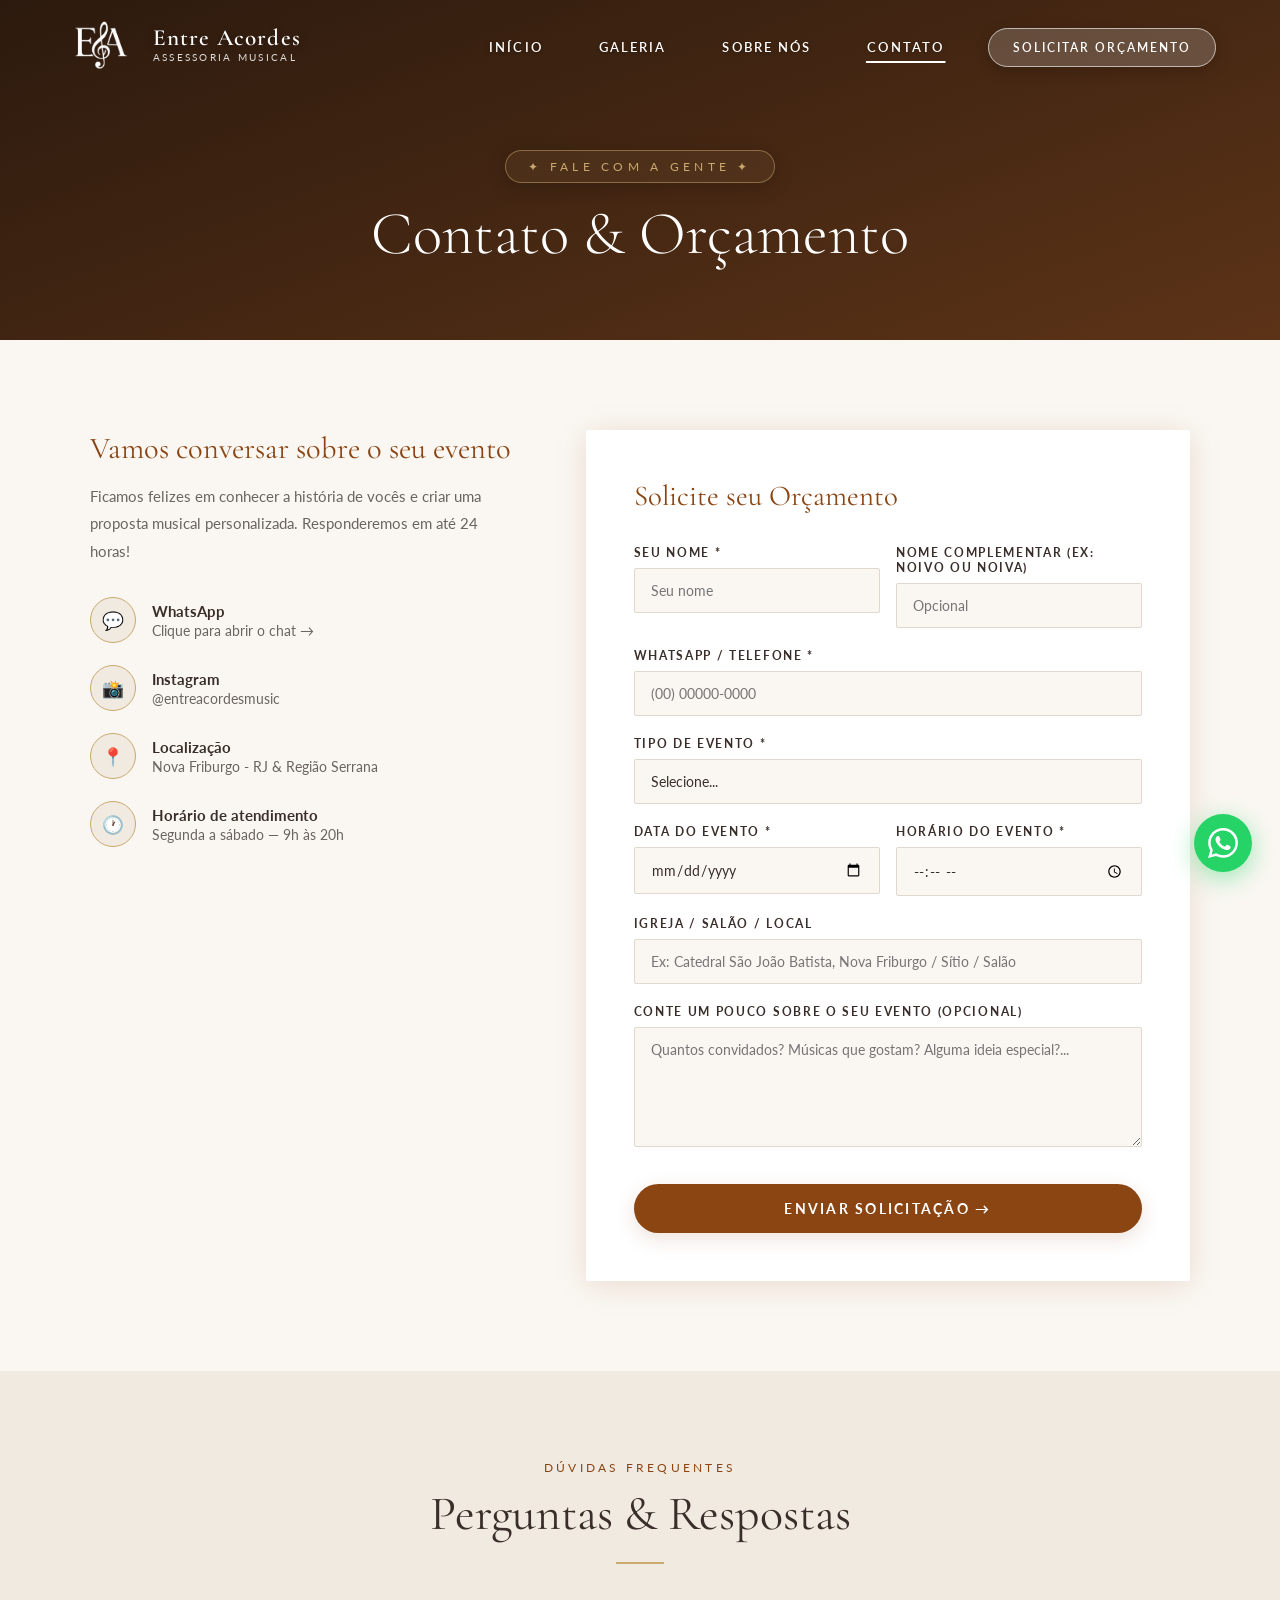
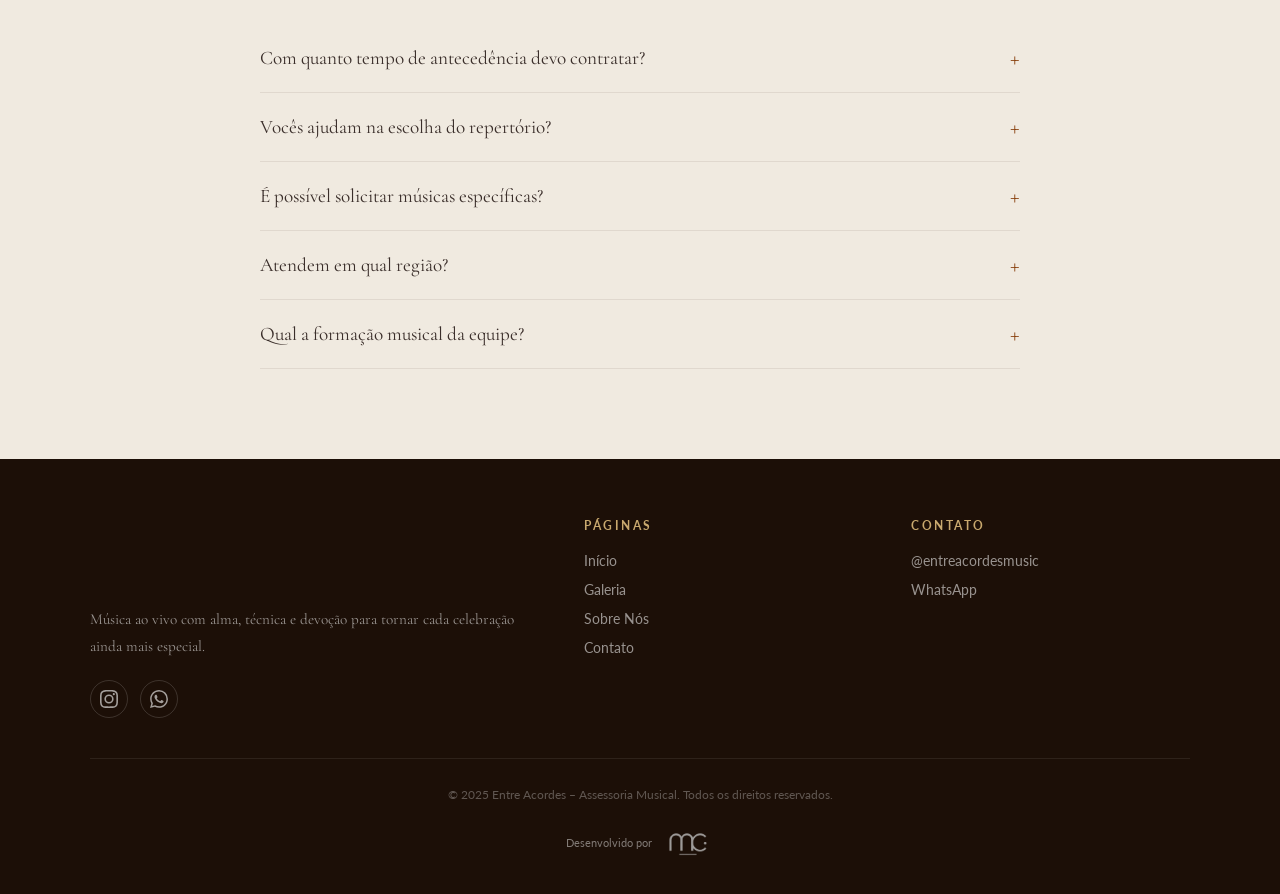
==== commit 5188fad6: "fix: atualizar rótulos de campos no formulário de contato para maior clareza" ====
--- a/contato.html
+++ b/contato.html
@@ -55,7 +55,7 @@
         <div class="contato-icon">💬</div>
         <div class="contato-item-text">
           <strong>WhatsApp</strong>
-          <a href="https://wa.me/5500000000000?text=Ol%C3%A1!%20Gostaria%20de%20solicitar%20um%20or%C3%A7amento%20para%20uma%20celebra%C3%A7%C3%A3o%20ou%20evento." target="_blank">
+          <a href="https://wa.me/WHATSAPP_PRIMARY?text=Ol%C3%A1!%20Gostaria%20de%20solicitar%20um%20or%C3%A7amento%20para%20uma%20celebra%C3%A7%C3%A3o%20ou%20evento." target="_blank">
             Clique para abrir o chat →
           </a>
         </div>
@@ -92,7 +92,7 @@
         <p style="font-size:0.85rem;color:var(--cinza);margin-bottom:14px;letter-spacing:0.04em;">
           Prefere resposta mais rápida? Fale direto pelo WhatsApp:
         </p>
-        <a href="https://wa.me/5500000000000?text=Olá!%20Gostaria%20de%20solicitar%20um%20orçamento%20para%20o%20meu%20evento." target="_blank" class="btn-wpp" style="display:inline-flex;align-items:center;gap:8px;padding:14px 28px;text-decoration:none;border-radius:2px;font-size:0.82rem;letter-spacing:0.12em;text-transform:uppercase;font-weight:700;font-family:'Lato',sans-serif;background:#25D366;color:#fff;transition:all 0.3s;">
+        <a href="https://wa.me/WHATSAPP_PRIMARY?text=Olá!%20Gostaria%20de%20solicitar%20um%20orçamento%20para%20o%20meu%20evento." target="_blank" class="btn-wpp" style="display:inline-flex;align-items:center;gap:8px;padding:14px 28px;text-decoration:none;border-radius:2px;font-size:0.82rem;letter-spacing:0.12em;text-transform:uppercase;font-weight:700;font-family:'Lato',sans-serif;background:#25D366;color:#fff;transition:all 0.3s;">
           <svg xmlns="http://www.w3.org/2000/svg" viewBox="0 0 24 24" fill="white" width="18" height="18">
             <path d="M17.472 14.382c-.297-.149-1.758-.867-2.03-.967-.273-.099-.471-.148-.67.15-.197.297-.767.966-.94 1.164-.173.199-.347.223-.644.075-.297-.15-1.255-.463-2.39-1.475-.883-.788-1.48-1.761-1.653-2.059-.173-.297-.018-.458.13-.606.134-.133.298-.347.446-.52.149-.174.198-.298.298-.497.099-.198.05-.371-.025-.52-.075-.149-.669-1.612-.916-2.207-.242-.579-.487-.5-.669-.51-.173-.008-.371-.01-.57-.01-.198 0-.52.074-.792.372-.272.297-1.04 1.016-1.04 2.479 0 1.462 1.065 2.875 1.213 3.074.149.198 2.096 3.2 5.077 4.487.709.306 1.262.489 1.694.625.712.227 1.36.195 1.871.118.571-.085 1.758-.719 2.006-1.413.248-.694.248-1.289.173-1.413-.074-.124-.272-.198-.57-.347m-5.421 7.403h-.004a9.87 9.87 0 01-5.031-1.378l-.361-.214-3.741.982.998-3.648-.235-.374a9.86 9.86 0 01-1.51-5.26c.001-5.45 4.436-9.884 9.888-9.884 2.64 0 5.122 1.03 6.988 2.898a9.825 9.825 0 012.893 6.994c-.003 5.45-4.437 9.884-9.885 9.884m8.413-18.297A11.815 11.815 0 0012.05 0C5.495 0 .16 5.335.157 11.892c0 2.096.547 4.142 1.588 5.945L.057 24l6.305-1.654a11.882 11.882 0 005.683 1.448h.005c6.554 0 11.89-5.335 11.893-11.893a11.821 11.821 0 00-3.48-8.413Z"/>
           </svg>
@@ -108,11 +108,11 @@
       <form id="contato-form" novalidate>
         <div class="form-row">
           <div class="form-group">
-            <label for="nome-noivo">Nome para contato *</label>
+            <label for="nome-noivo">Seu Nome *</label>
             <input type="text" id="nome-noivo" name="nome_noivo" placeholder="Seu nome" required />
           </div>
           <div class="form-group">
-            <label for="nome-noiva">Nome complementar</label>
+            <label for="nome-noiva">Nome complementar (Ex: Noivo ou Noiva)</label>
             <input type="text" id="nome-noiva" name="nome_noiva" placeholder="Opcional" />
           </div>
         </div>
@@ -244,7 +244,7 @@
             <path d="M12 2.163c3.204 0 3.584.012 4.85.07 3.252.148 4.771 1.691 4.919 4.919.058 1.265.069 1.645.069 4.849 0 3.205-.012 3.584-.069 4.849-.149 3.225-1.664 4.771-4.919 4.919-1.266.058-1.644.07-4.85.07-3.204 0-3.584-.012-4.849-.07-3.26-.149-4.771-1.699-4.919-4.92-.058-1.265-.07-1.644-.07-4.849 0-3.204.013-3.583.07-4.849.149-3.227 1.664-4.771 4.919-4.919 1.266-.057 1.645-.069 4.849-.069zM12 0C8.741 0 8.333.014 7.053.072 2.695.272.273 2.69.073 7.052.014 8.333 0 8.741 0 12c0 3.259.014 3.668.072 4.948.2 4.358 2.618 6.78 6.98 6.98C8.333 23.986 8.741 24 12 24c3.259 0 3.668-.014 4.948-.072 4.354-.2 6.782-2.618 6.979-6.98.059-1.28.073-1.689.073-4.948 0-3.259-.014-3.667-.072-4.947-.196-4.354-2.617-6.78-6.979-6.98C15.668.014 15.259 0 12 0zm0 5.838a6.162 6.162 0 100 12.324 6.162 6.162 0 000-12.324zM12 16a4 4 0 110-8 4 4 0 010 8zm6.406-11.845a1.44 1.44 0 100 2.881 1.44 1.44 0 000-2.881z"/>
           </svg>
         </a>
-        <a href="https://wa.me/5500000000000?text=Ol%C3%A1!%20Gostaria%20de%20conhecer%20os%20servi%C3%A7os%20musicais%20da%20Entre%20Acordes." target="_blank" title="WhatsApp">
+        <a href="https://wa.me/WHATSAPP_PRIMARY?text=Ol%C3%A1!%20Gostaria%20de%20conhecer%20os%20servi%C3%A7os%20musicais%20da%20Entre%20Acordes." target="_blank" title="WhatsApp">
           <svg xmlns="http://www.w3.org/2000/svg" width="18" height="18" viewBox="0 0 24 24" fill="currentColor">
             <path d="M17.472 14.382c-.297-.149-1.758-.867-2.03-.967-.273-.099-.471-.148-.67.15-.197.297-.767.966-.94 1.164-.173.199-.347.223-.644.075-.297-.15-1.255-.463-2.39-1.475-.883-.788-1.48-1.761-1.653-2.059-.173-.297-.018-.458.13-.606.134-.133.298-.347.446-.52.149-.174.198-.298.298-.497.099-.198.05-.371-.025-.52-.075-.149-.669-1.612-.916-2.207-.242-.579-.487-.5-.669-.51-.173-.008-.371-.01-.57-.01-.198 0-.52.074-.792.372-.272.297-1.04 1.016-1.04 2.479 0 1.462 1.065 2.875 1.213 3.074.149.198 2.096 3.2 5.077 4.487.709.306 1.262.489 1.694.625.712.227 1.36.195 1.871.118.571-.085 1.758-.719 2.006-1.413.248-.694.248-1.289.173-1.413-.074-.124-.272-.198-.57-.347m-5.421 7.403h-.004a9.87 9.87 0 01-5.031-1.378l-.361-.214-3.741.982.998-3.648-.235-.374a9.86 9.86 0 01-1.51-5.26c.001-5.45 4.436-9.884 9.888-9.884 2.64 0 5.122 1.03 6.988 2.898a9.825 9.825 0 012.893 6.994c-.003 5.45-4.437 9.884-9.885 9.884m8.413-18.297A11.815 11.815 0 0012.05 0C5.495 0 .16 5.335.157 11.892c0 2.096.547 4.142 1.588 5.945L.057 24l6.305-1.654a11.882 11.882 0 005.683 1.448h.005c6.554 0 11.89-5.335 11.893-11.893a11.821 11.821 0 00-3.48-8.413Z"/>
           </svg>
@@ -264,7 +264,7 @@
       <h4>Contato</h4>
       <ul>
         <li><a href="https://www.instagram.com/entreacordesmusic" target="_blank">@entreacordesmusic</a></li>
-        <li><a href="https://wa.me/5500000000000?text=Ol%C3%A1!%20Gostaria%20de%20conhecer%20os%20servi%C3%A7os%20musicais%20da%20Entre%20Acordes.">WhatsApp</a></li>
+        <li><a href="https://wa.me/WHATSAPP_PRIMARY?text=Ol%C3%A1!%20Gostaria%20de%20conhecer%20os%20servi%C3%A7os%20musicais%20da%20Entre%20Acordes.">WhatsApp</a></li>
       </ul>
     </div>
   </div>
@@ -278,12 +278,13 @@
 </footer>
 
 <!-- ══ BOTÃO WPP FLUTUANTE ══ -->
-<a href="https://wa.me/5500000000000?text=Ol%C3%A1!%20Gostaria%20de%20solicitar%20um%20or%C3%A7amento%20para%20uma%20celebra%C3%A7%C3%A3o%20ou%20evento." target="_blank" class="wpp-float" title="Falar pelo WhatsApp">
+<a href="https://wa.me/WHATSAPP_PRIMARY?text=Ol%C3%A1!%20Gostaria%20de%20solicitar%20um%20or%C3%A7amento%20para%20uma%20celebra%C3%A7%C3%A3o%20ou%20evento." target="_blank" class="wpp-float" title="Falar pelo WhatsApp">
   <svg xmlns="http://www.w3.org/2000/svg" viewBox="0 0 24 24">
     <path d="M17.472 14.382c-.297-.149-1.758-.867-2.03-.967-.273-.099-.471-.148-.67.15-.197.297-.767.966-.94 1.164-.173.199-.347.223-.644.075-.297-.15-1.255-.463-2.39-1.475-.883-.788-1.48-1.761-1.653-2.059-.173-.297-.018-.458.13-.606.134-.133.298-.347.446-.52.149-.174.198-.298.298-.497.099-.198.05-.371-.025-.52-.075-.149-.669-1.612-.916-2.207-.242-.579-.487-.5-.669-.51-.173-.008-.371-.01-.57-.01-.198 0-.52.074-.792.372-.272.297-1.04 1.016-1.04 2.479 0 1.462 1.065 2.875 1.213 3.074.149.198 2.096 3.2 5.077 4.487.709.306 1.262.489 1.694.625.712.227 1.36.195 1.871.118.571-.085 1.758-.719 2.006-1.413.248-.694.248-1.289.173-1.413-.074-.124-.272-.198-.57-.347m-5.421 7.403h-.004a9.87 9.87 0 01-5.031-1.378l-.361-.214-3.741.982.998-3.648-.235-.374a9.86 9.86 0 01-1.51-5.26c.001-5.45 4.436-9.884 9.888-9.884 2.64 0 5.122 1.03 6.988 2.898a9.825 9.825 0 012.893 6.994c-.003 5.45-4.437 9.884-9.885 9.884m8.413-18.297A11.815 11.815 0 0012.05 0C5.495 0 .16 5.335.157 11.892c0 2.096.547 4.142 1.588 5.945L.057 24l6.305-1.654a11.882 11.882 0 005.683 1.448h.005c6.554 0 11.89-5.335 11.893-11.893a11.821 11.821 0 00-3.48-8.413Z"/>
   </svg>
 </a>
 
+<script src="whatsapp.js"></script>
 <script src="main.js"></script>
 </body>
 </html>
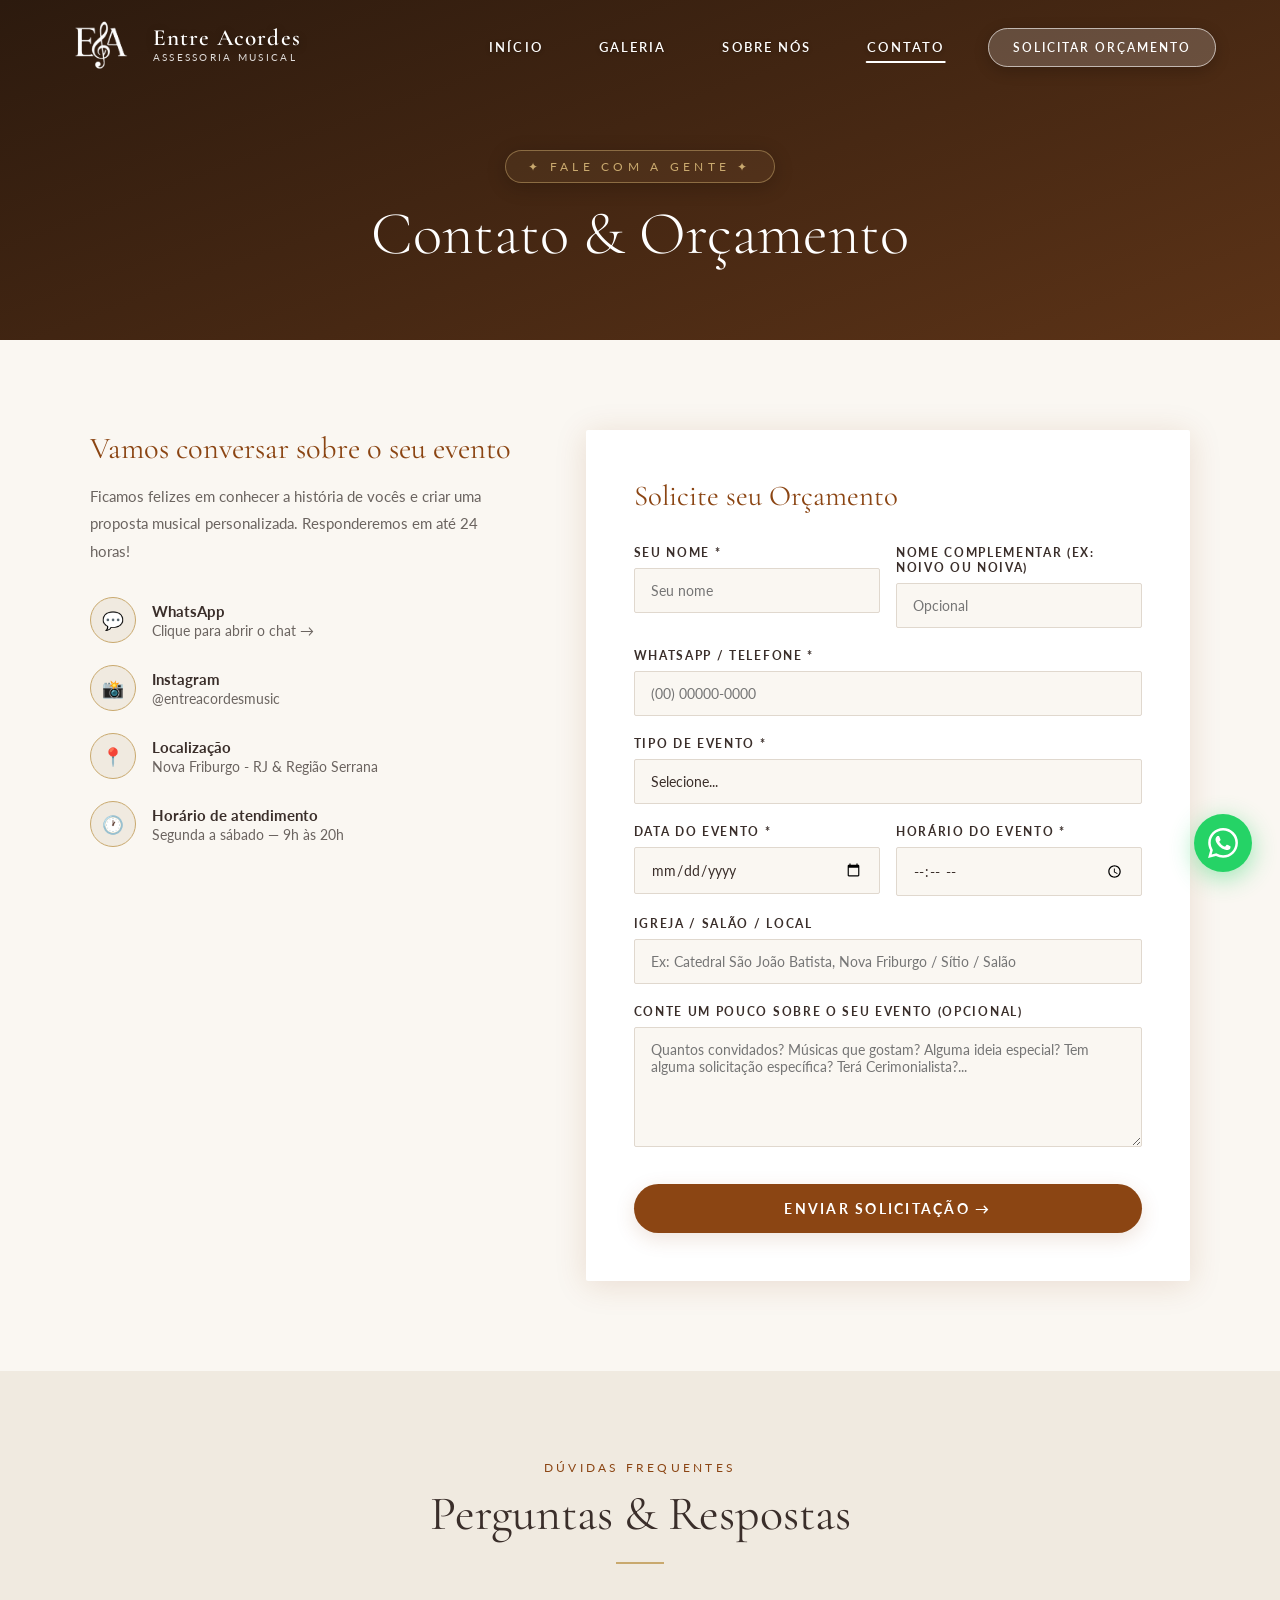
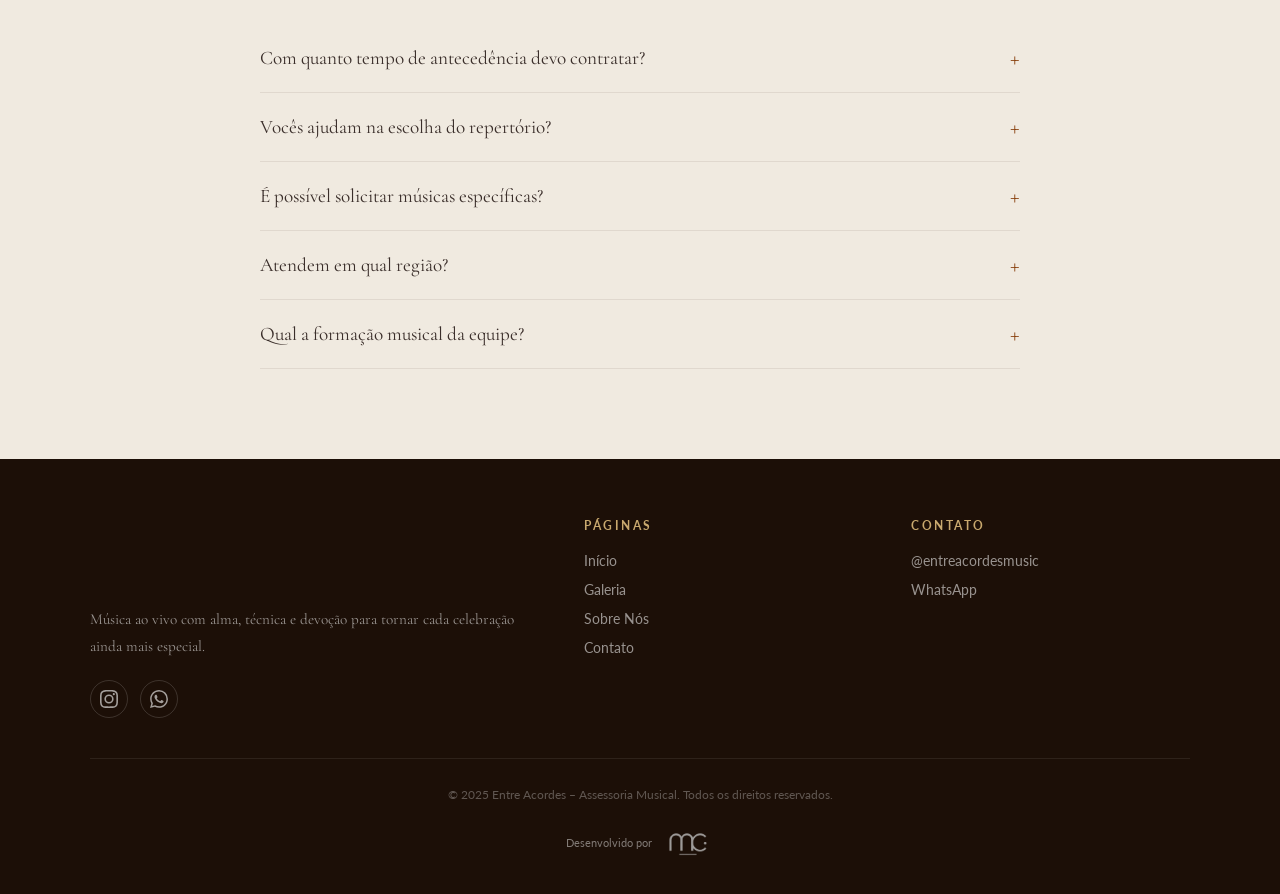
==== commit f4309f29: "fix: atualizar mensagem do campo de texto no formulário de contato para incluir solicitações específ" ====
--- a/contato.html
+++ b/contato.html
@@ -119,7 +119,7 @@
 
         <div class="form-group">
           <label for="telefone">WhatsApp / Telefone *</label>
-          <input type="tel" id="telefone" name="telefone" placeholder="(00) 00000-0000" required />
+          <input type="tel" id="telefone" name="telefone" placeholder="(00) 00000-0000" inputmode="numeric" maxlength="15" required />
         </div>
 
         <div class="form-group">
@@ -153,7 +153,7 @@
 
         <div class="form-group">
           <label for="mensagem">Conte um pouco sobre o seu evento (opcional)</label>
-          <textarea id="mensagem" name="mensagem" placeholder="Quantos convidados? Músicas que gostam? Alguma ideia especial?..."></textarea>
+          <textarea id="mensagem" name="mensagem" placeholder="Quantos convidados? Músicas que gostam? Alguma ideia especial? Tem alguma solicitação específica? Terá Cerimonialista?..."></textarea>
         </div>
 
         <button type="submit" class="btn btn-primary form-submit">
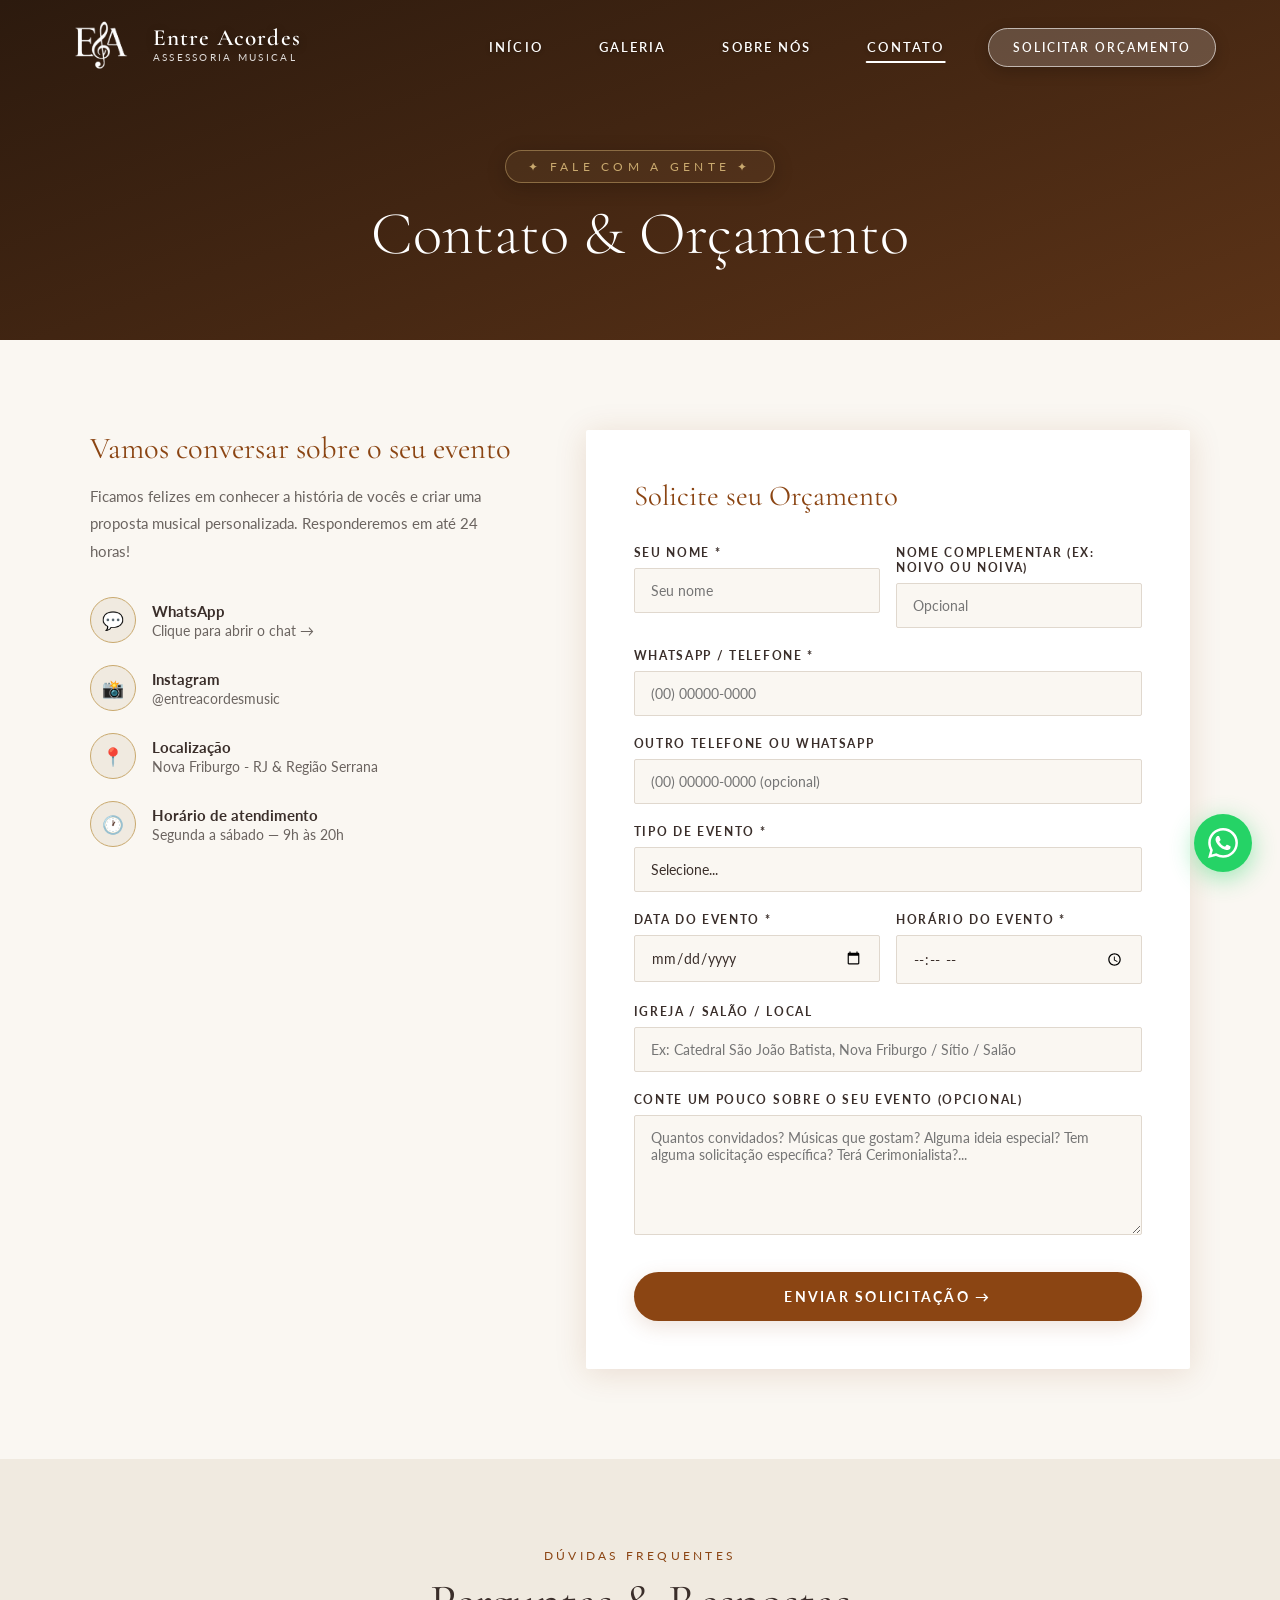
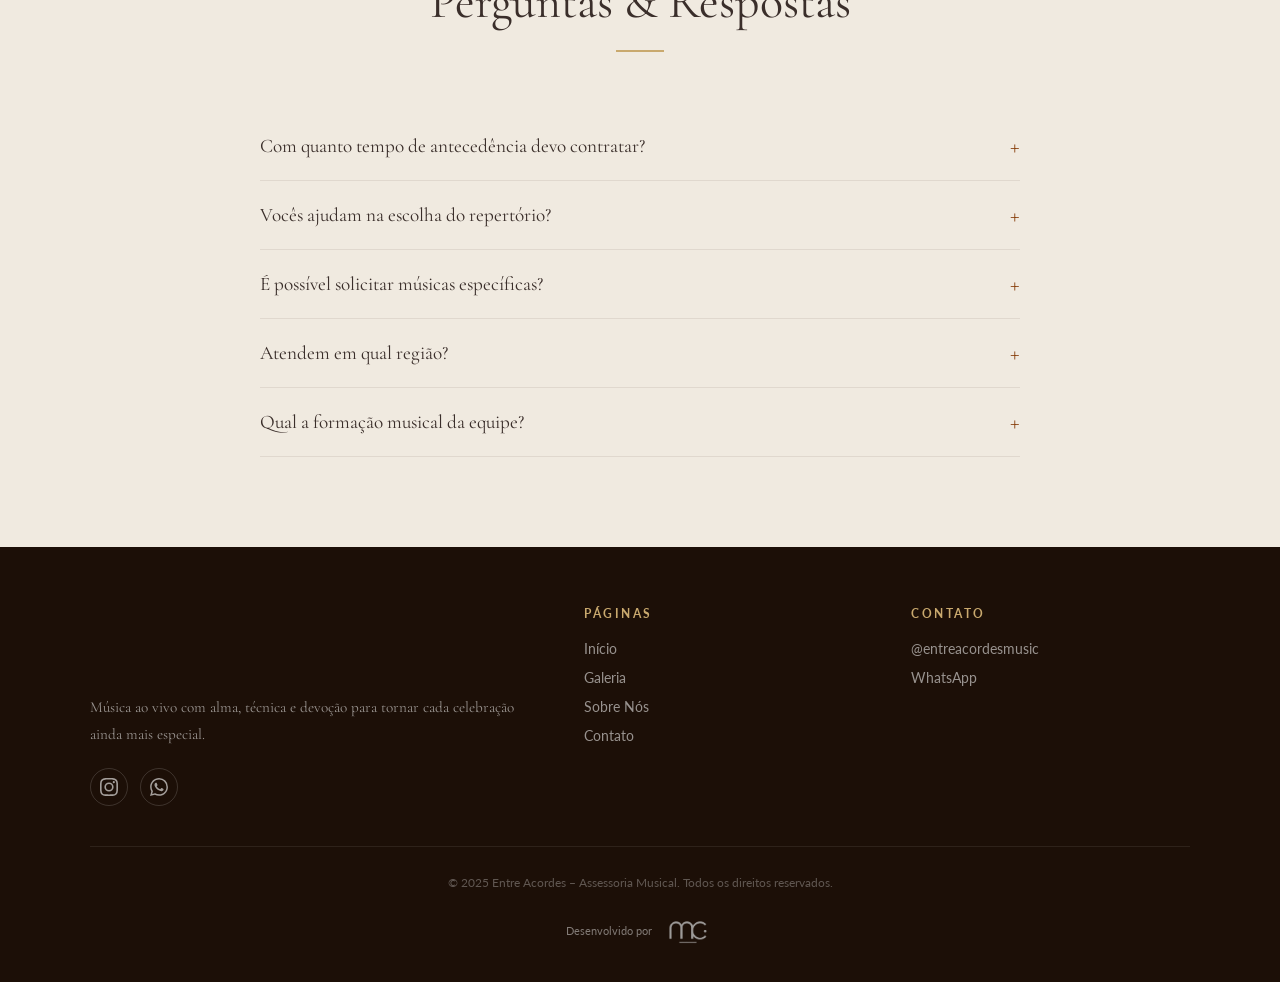
==== commit a504aee5: "feat: adicionar campo para telefone secundário no formulário de contato com validação" ====
--- a/contato.html
+++ b/contato.html
@@ -123,6 +123,11 @@
         </div>
 
         <div class="form-group">
+          <label for="telefone-secundario">Outro telefone ou WhatsApp</label>
+          <input type="tel" id="telefone-secundario" name="telefone_secundario" placeholder="(00) 00000-0000 (opcional)" inputmode="numeric" maxlength="15" />
+        </div>
+
+        <div class="form-group">
           <label for="tipo-evento">Tipo de evento *</label>
           <select id="tipo-evento" name="tipo_evento" required>
             <option value="" disabled selected>Selecione...</option>
@@ -165,7 +170,7 @@
       <div class="form-success" id="form-success">
         <div class="icon">🎶</div>
         <h4>Mensagem enviada!</h4>
-        <p>Recebemos seu contato e retornaremos em breve pelo WhatsApp ou e-mail. Que alegria conhecer a história de vocês!</p>
+        <p>Recebemos seu contato e retornaremos em breve pelo WhatsApp. Que alegria conhecer a história de vocês!</p>
       </div>
     </div>
 
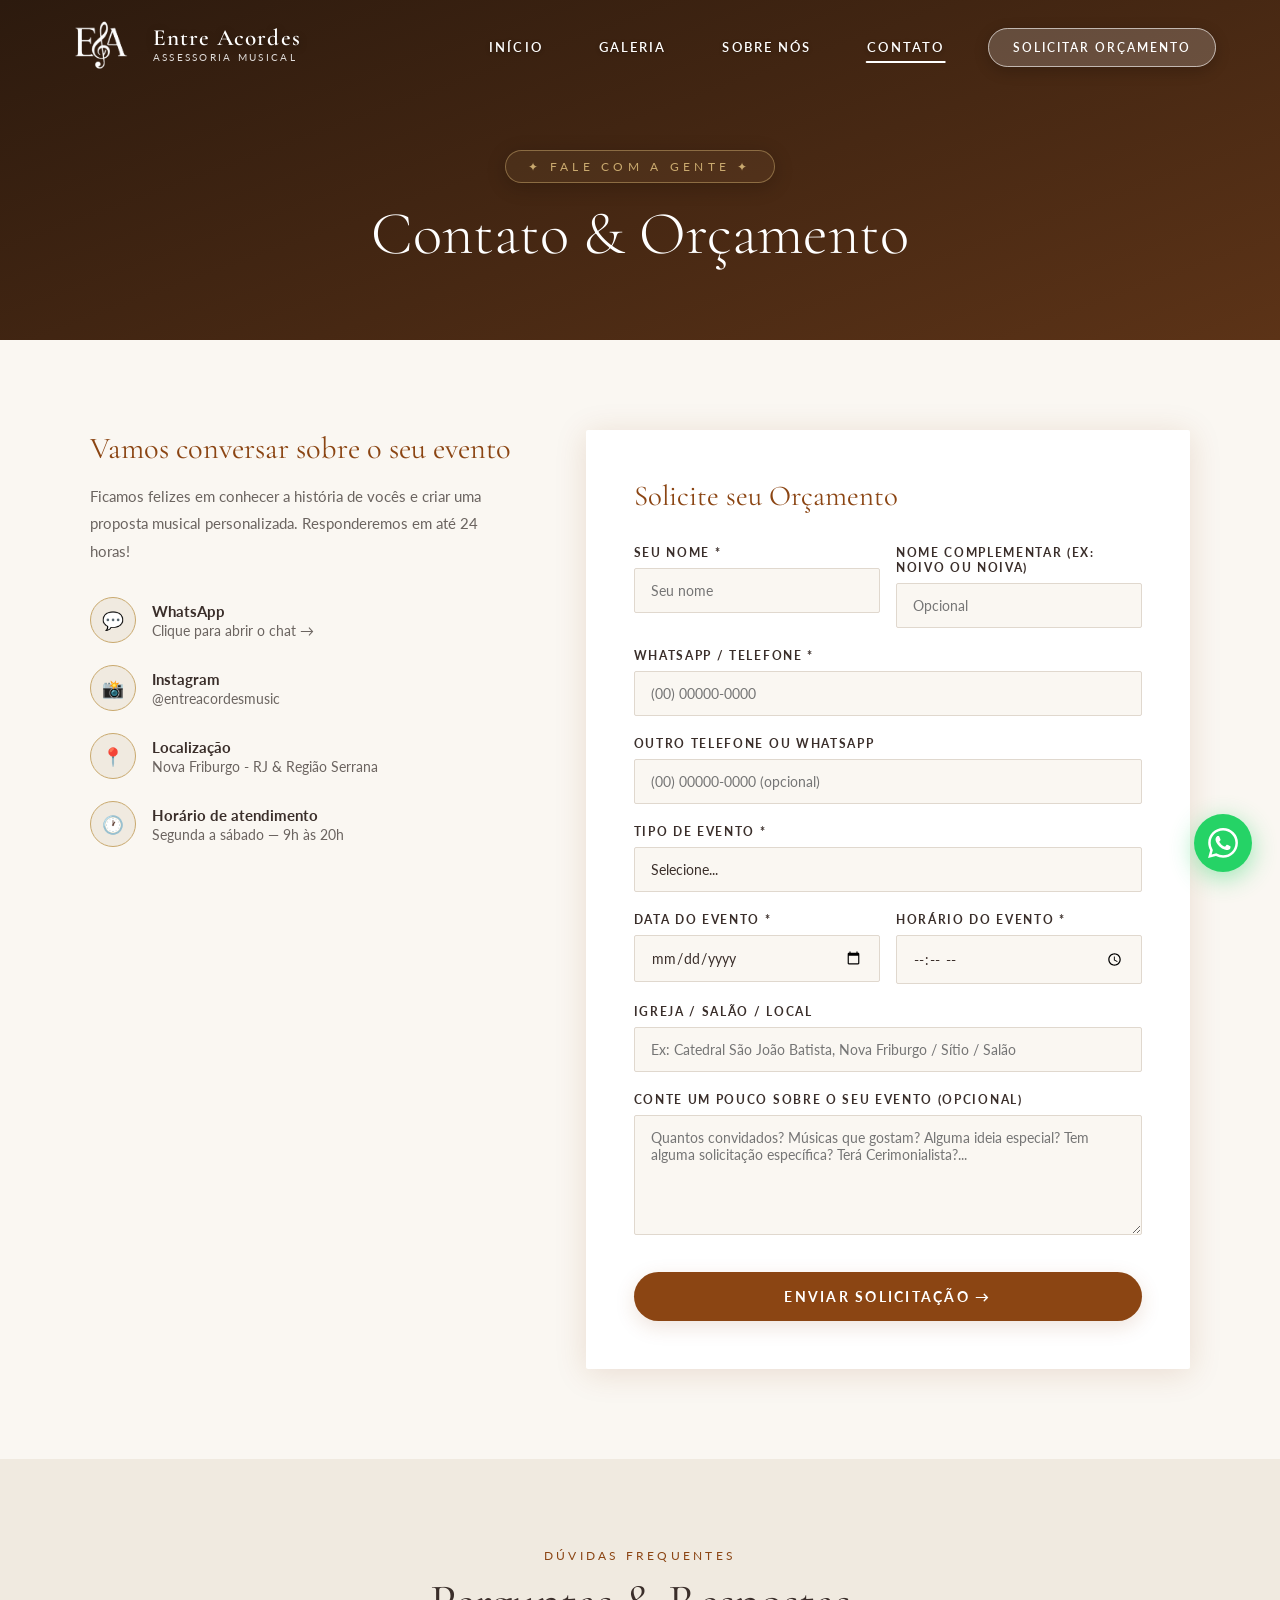
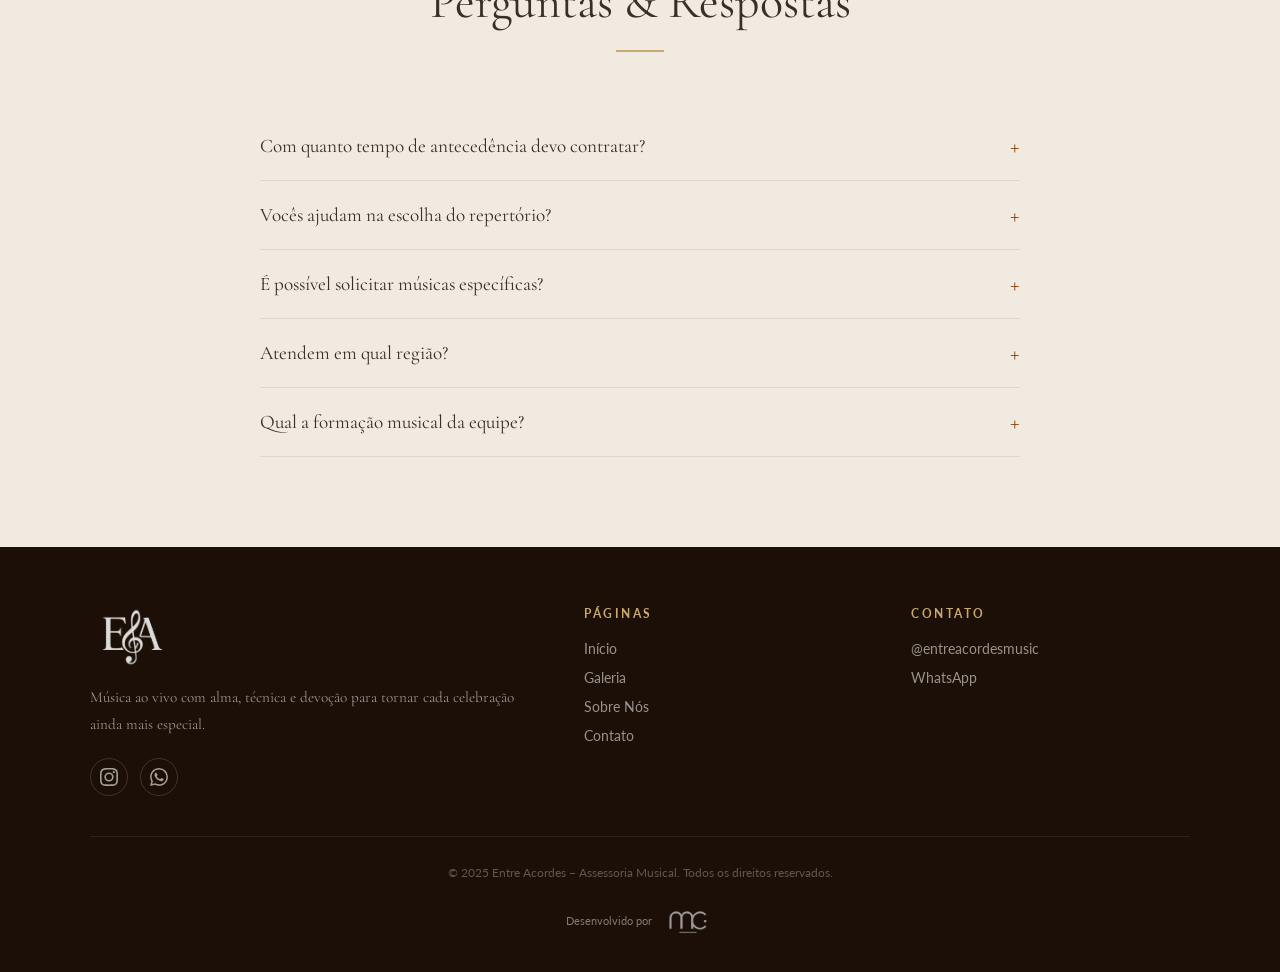
==== commit 03c71111: "fix: atualizar logo no rodapé para nova versão" ====
--- a/contato.html
+++ b/contato.html
@@ -241,7 +241,7 @@
 <footer>
   <div class="footer-inner">
     <div class="footer-brand">
-      <img src="images/logo-oficial.png" alt="Entre Acordes" style="height:70px; mix-blend-mode: multiply;" />
+      <img src="images/logo-branca.png" alt="Entre Acordes" />
       <p>Música ao vivo com alma, técnica e devoção para tornar cada celebração ainda mais especial.</p>
       <div class="footer-social" style="margin-top:20px;">
         <a href="https://www.instagram.com/entreacordesmusic" target="_blank" title="Instagram">
